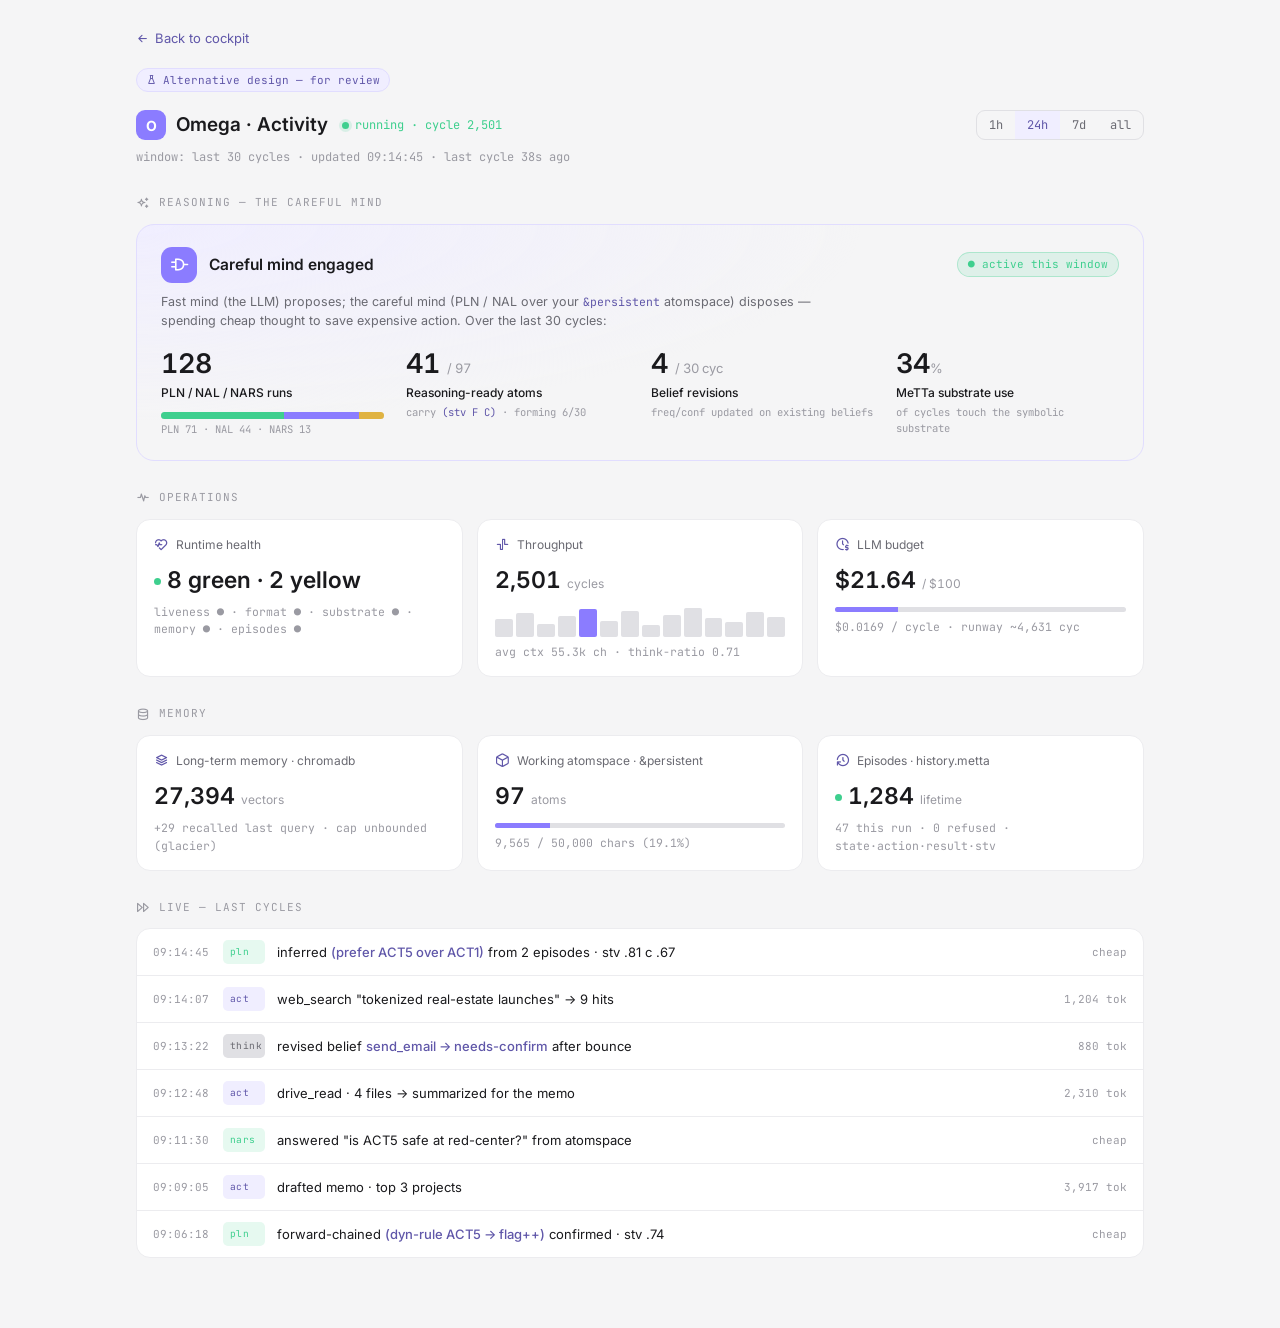
==== activity-v2.html @ 5bf6b93b "Add activity-v2.html — cleaner alternative Activity dashboard for review (not yet replacing the curr" ====
<!doctype html><html lang="en"><head>
<meta charset="utf-8"><meta name="viewport" content="width=device-width, initial-scale=1">
<title>ASI:Create — Activity (alt)</title>
<link rel="icon" href="favicon.png">
<link rel="preconnect" href="https://fonts.googleapis.com"><link rel="preconnect" href="https://fonts.gstatic.com" crossorigin>
<link href="https://fonts.googleapis.com/css2?family=Inter:wght@400;500;600&family=Inter+Tight:wght@500;600;700&family=JetBrains+Mono:wght@400;500&display=swap" rel="stylesheet">
<link rel="stylesheet" href="tabler.css"><link rel="stylesheet" href="base.css"><link rel="stylesheet" href="proto.css"><link rel="stylesheet" href="north-star.css">
<style>
  body{background:var(--bg);margin:0}
  .av2{max-width:1060px;margin:0 auto;padding:26px 26px 70px}
  .av2-altflag{display:inline-flex;align-items:center;gap:6px;font-size:11px;font-family:var(--mono);color:var(--accent-ink);background:var(--accent-soft);border:1px solid var(--accent-soft-bd);padding:3px 9px;border-radius:999px;margin-bottom:18px}
  /* top bar */
  .av2-top{display:flex;align-items:center;gap:14px;margin-bottom:8px;flex-wrap:wrap}
  .av2-agent{font-family:var(--font);font-weight:600;font-size:19px;color:var(--ink);display:flex;align-items:center;gap:10px}
  .av2-av{width:30px;height:30px;border-radius:9px;background:var(--accent);color:#fff;display:grid;place-items:center;font-weight:700;font-size:14px}
  .av2-run{font-size:12px;color:#3ECF8E;display:flex;align-items:center;gap:6px;font-family:var(--mono)}
  .av2-run .d{width:7px;height:7px;border-radius:50%;background:#3ECF8E;box-shadow:0 0 0 3px rgba(62,207,142,.16)}
  .av2-seg{margin-left:auto;display:inline-flex;border:1px solid var(--line2);border-radius:9px;overflow:hidden}
  .av2-seg button{border:0;background:transparent;color:var(--muted);font-size:12px;padding:6px 12px;cursor:pointer;font-family:var(--mono)}
  .av2-seg button.on{background:var(--accent-soft);color:var(--accent-ink)}
  .av2-metaline{font-size:12px;color:var(--faint);font-family:var(--mono);margin-bottom:24px}
  .av2-sec{font-size:11px;font-family:var(--mono);letter-spacing:.09em;text-transform:uppercase;color:var(--faint);margin:28px 0 13px;display:flex;align-items:center;gap:8px}
  .av2-sec .ti{font-size:14px}
  /* reasoning hero */
  .av2-hero{border:1px solid var(--accent-soft-bd);border-radius:18px;background:radial-gradient(120% 140% at 0% 0%,var(--accent-soft),transparent 60%);padding:22px 24px}
  .av2-hero-top{display:flex;align-items:center;gap:12px}
  .av2-hero-ic{width:36px;height:36px;border-radius:11px;background:var(--accent);color:#fff;display:grid;place-items:center;font-size:19px;flex:none}
  .av2-hero-t{font-weight:600;font-size:15.5px;color:var(--ink)}
  .av2-hero-eng{margin-left:auto;font-size:11px;font-family:var(--mono);color:#3ECF8E;background:rgba(62,207,142,.12);border:1px solid rgba(62,207,142,.3);padding:3px 10px;border-radius:999px}
  .av2-hero-s{font-size:12.5px;color:var(--muted);margin:9px 0 20px;line-height:1.55;max-width:680px}
  .av2-hero-s code{font-family:var(--mono);font-size:11.5px;color:var(--accent-ink)}
  .av2-rgrid{display:grid;grid-template-columns:repeat(4,1fr);gap:22px}
  .av2-stat .v{font-size:27px;font-weight:600;font-family:var(--font);color:var(--ink);font-variant-numeric:tabular-nums;line-height:1}
  .av2-stat .v small{font-size:13px;color:var(--faint);font-weight:400}
  .av2-stat .l{font-size:12px;color:var(--ink);margin-top:7px;font-weight:500}
  .av2-stat .k{font-size:10.5px;color:var(--faint);font-family:var(--mono);margin-top:3px}
  .av2-bar{display:flex;height:7px;border-radius:4px;overflow:hidden;margin-top:10px;background:var(--line2)}
  .av2-bar i{display:block;height:100%}
  /* tiles */
  .av2-grid{display:grid;grid-template-columns:repeat(3,1fr);gap:14px}
  .av2-tile{border:1px solid var(--line);border-radius:14px;background:var(--surface);padding:16px 17px}
  .av2-tile .h{font-size:12px;color:var(--muted);display:flex;align-items:center;gap:7px;font-family:var(--font)}
  .av2-tile .h .ti{color:var(--accent-ink);font-size:15px}
  .av2-tile .big{font-size:23px;font-weight:600;color:var(--ink);margin-top:9px;font-variant-numeric:tabular-nums}
  .av2-tile .big small{font-size:12px;color:var(--faint);font-weight:400}
  .av2-tile .sub{font-size:11.5px;color:var(--faint);margin-top:6px;font-family:var(--mono)}
  .av2-dot{width:7px;height:7px;border-radius:50%;display:inline-block;vertical-align:middle}
  .av2-dot.g{background:#3ECF8E}.av2-dot.y{background:#E0B341}.av2-dot.r{background:#FF6B6B}
  .av2-meter{height:5px;border-radius:3px;background:var(--line2);margin-top:10px;overflow:hidden}
  .av2-meter i{display:block;height:100%;background:var(--accent)}
  .av2-meter i.ok{background:#3ECF8E}
  .av2-spark{display:flex;align-items:flex-end;gap:3px;height:30px;margin-top:10px}
  .av2-spark span{flex:1;background:var(--line2);border-radius:2px;min-height:2px}
  .av2-spark span.hl{background:var(--accent)}
  /* live feed */
  .av2-feed{border:1px solid var(--line);border-radius:14px;background:var(--surface);overflow:hidden}
  .av2-frow{display:flex;align-items:center;gap:12px;padding:11px 16px;border-top:1px solid var(--line);font-size:13px;cursor:pointer;transition:background .12s}
  .av2-frow:first-child{border-top:0}
  .av2-frow:hover{background:var(--accent-soft)}
  .av2-frow .t{font-family:var(--mono);font-size:11px;color:var(--faint);width:58px;flex:none}
  .av2-frow .tag{font-family:var(--mono);font-size:9.5px;letter-spacing:.04em;padding:2px 7px;border-radius:5px;flex:none;width:42px;text-align:center}
  .av2-frow .tag.act{background:var(--accent-soft);color:var(--accent-ink)}
  .av2-frow .tag.think{background:var(--line2);color:var(--muted)}
  .av2-frow .tag.pln{background:rgba(62,207,142,.13);color:#3ECF8E}
  .av2-frow .txt{flex:1;color:var(--ink);min-width:0;overflow:hidden;text-overflow:ellipsis;white-space:nowrap}
  .av2-frow .txt b{color:var(--accent-ink);font-weight:500}
  .av2-frow .tok{font-family:var(--mono);font-size:11px;color:var(--faint);flex:none}
  .av2-back{display:inline-flex;align-items:center;gap:6px;font-size:13px;color:var(--accent-ink);text-decoration:none;margin-bottom:18px}
  @media(max-width:780px){.av2-rgrid{grid-template-columns:repeat(2,1fr);gap:18px}.av2-grid{grid-template-columns:1fr}.av2-seg{margin-left:0}}
</style>
</head><body>
<div class="av2">
  <a class="av2-back" href="workbench.html"><i class="ti ti-arrow-left"></i> Back to cockpit</a>
  <div><span class="av2-altflag"><i class="ti ti-flask"></i> Alternative design — for review</span></div>

  <div class="av2-top">
    <div class="av2-agent"><span class="av2-av">O</span> Omega · Activity</div>
    <span class="av2-run"><span class="d"></span> running · cycle 2,501</span>
    <div class="av2-seg"><button>1h</button><button class="on">24h</button><button>7d</button><button>all</button></div>
  </div>
  <div class="av2-metaline">window: last 30 cycles · updated 09:14:45 · last cycle 38s ago</div>

  <!-- REASONING HERO -->
  <div class="av2-sec"><i class="ti ti-sparkles"></i> Reasoning — the careful mind</div>
  <div class="av2-hero">
    <div class="av2-hero-top">
      <span class="av2-hero-ic"><i class="ti ti-logic-and"></i></span>
      <span class="av2-hero-t">Careful mind engaged</span>
      <span class="av2-hero-eng">● active this window</span>
    </div>
    <div class="av2-hero-s">Fast mind (the LLM) proposes; the careful mind (PLN / NAL over your <code>&amp;persistent</code> atomspace) disposes — spending cheap thought to save expensive action. Over the last 30 cycles:</div>
    <div class="av2-rgrid">
      <div class="av2-stat">
        <div class="v">128</div>
        <div class="l">PLN / NAL / NARS runs</div>
        <div class="av2-bar"><i style="width:55%;background:#3ECF8E"></i><i style="width:34%;background:var(--accent)"></i><i style="width:11%;background:#E0B341"></i></div>
        <div class="k">PLN 71 · NAL 44 · NARS 13</div>
      </div>
      <div class="av2-stat">
        <div class="v">41 <small>/ 97</small></div>
        <div class="l">Reasoning-ready atoms</div>
        <div class="k">carry <code style="font-family:var(--mono);color:var(--accent-ink)">(stv F C)</code> · forming 6/30</div>
      </div>
      <div class="av2-stat">
        <div class="v">4 <small>/ 30 cyc</small></div>
        <div class="l">Belief revisions</div>
        <div class="k">freq/conf updated on existing beliefs</div>
      </div>
      <div class="av2-stat">
        <div class="v">34<small>%</small></div>
        <div class="l">MeTTa substrate use</div>
        <div class="k">of cycles touch the symbolic substrate</div>
      </div>
    </div>
  </div>

  <!-- OPERATIONS -->
  <div class="av2-sec"><i class="ti ti-activity-heartbeat"></i> Operations</div>
  <div class="av2-grid">
    <div class="av2-tile">
      <div class="h"><i class="ti ti-heartbeat"></i> Runtime health</div>
      <div class="big"><span class="av2-dot g"></span> 8 green · 2 yellow</div>
      <div class="sub">liveness ● · format ● · substrate ● · memory ● · episodes ●</div>
    </div>
    <div class="av2-tile">
      <div class="h"><i class="ti ti-wave-square"></i> Throughput</div>
      <div class="big">2,501 <small>cycles</small></div>
      <div class="av2-spark"><span style="height:60%"></span><span style="height:80%"></span><span style="height:45%"></span><span style="height:70%"></span><span class="hl" style="height:95%"></span><span style="height:55%"></span><span style="height:88%"></span><span style="height:40%"></span><span style="height:72%"></span><span style="height:97%"></span><span style="height:62%"></span><span style="height:50%"></span><span style="height:84%"></span><span style="height:66%"></span></div>
      <div class="sub">avg ctx 55.3k ch · think-ratio 0.71</div>
    </div>
    <div class="av2-tile">
      <div class="h"><i class="ti ti-clock-dollar"></i> LLM budget</div>
      <div class="big">$21.64 <small>/ $100</small></div>
      <div class="av2-meter"><i style="width:21.6%"></i></div>
      <div class="sub">$0.0169 / cycle · runway ~4,631 cyc</div>
    </div>
  </div>

  <!-- MEMORY -->
  <div class="av2-sec"><i class="ti ti-database"></i> Memory</div>
  <div class="av2-grid">
    <div class="av2-tile">
      <div class="h"><i class="ti ti-stack-2"></i> Long-term memory · chromadb</div>
      <div class="big">27,394 <small>vectors</small></div>
      <div class="sub">+29 recalled last query · cap unbounded (glacier)</div>
    </div>
    <div class="av2-tile">
      <div class="h"><i class="ti ti-cube"></i> Working atomspace · &amp;persistent</div>
      <div class="big">97 <small>atoms</small></div>
      <div class="av2-meter"><i style="width:19.1%"></i></div>
      <div class="sub">9,565 / 50,000 chars (19.1%)</div>
    </div>
    <div class="av2-tile">
      <div class="h"><i class="ti ti-history"></i> Episodes · history.metta</div>
      <div class="big"><span class="av2-dot g"></span> 1,284 <small>lifetime</small></div>
      <div class="sub">47 this run · 0 refused · state·action·result·stv</div>
    </div>
  </div>

  <!-- LIVE -->
  <div class="av2-sec"><i class="ti ti-player-track-next"></i> Live — last cycles</div>
  <div class="av2-feed">
    <div class="av2-frow"><span class="t">09:14:45</span><span class="tag pln">pln</span><div class="txt">inferred <b>(prefer ACT5 over ACT1)</b> from 2 episodes · stv .81 c .67</div><span class="tok">cheap</span></div>
    <div class="av2-frow"><span class="t">09:14:07</span><span class="tag act">act</span><div class="txt">web_search "tokenized real-estate launches" → 9 hits</div><span class="tok">1,204 tok</span></div>
    <div class="av2-frow"><span class="t">09:13:22</span><span class="tag think">think</span><div class="txt">revised belief <b>send_email → needs-confirm</b> after bounce</div><span class="tok">880 tok</span></div>
    <div class="av2-frow"><span class="t">09:12:48</span><span class="tag act">act</span><div class="txt">drive_read · 4 files → summarized for the memo</div><span class="tok">2,310 tok</span></div>
    <div class="av2-frow"><span class="t">09:11:30</span><span class="tag pln">nars</span><div class="txt">answered "is ACT5 safe at red-center?" from atomspace</div><span class="tok">cheap</span></div>
    <div class="av2-frow"><span class="t">09:09:05</span><span class="tag act">act</span><div class="txt">drafted memo · top 3 projects</div><span class="tok">3,917 tok</span></div>
    <div class="av2-frow"><span class="t">09:06:18</span><span class="tag pln">pln</span><div class="txt">forward-chained <b>(dyn-rule ACT5 → flag++)</b> confirmed · stv .74</div><span class="tok">cheap</span></div>
  </div>
</div>
<script>
  (function(){
    document.querySelectorAll('.av2-seg button').forEach(function(b){ b.addEventListener('click',function(){ b.parentElement.querySelectorAll('button').forEach(function(x){x.classList.remove('on')}); b.classList.add('on'); }); });
  })();
</script>
</body></html>
---- base.css ----
*{box-sizing:border-box}
html,body{margin:0}
body{background:var(--bg);color:var(--ink);font-family:var(--font);-webkit-font-smoothing:antialiased;line-height:1.5}
.wrap{max-width:1240px;margin:0 auto;padding:0 32px}
a{color:inherit;text-decoration:none}
.btn{display:inline-flex;align-items:center;gap:8px;height:42px;padding:0 18px;border-radius:var(--btn-r,999px);font-weight:500;font-size:14.5px;border:1px solid transparent;cursor:pointer}
.btn-primary{background:var(--accent);color:var(--on-accent,#fff)}
.btn-primary:hover{background:var(--accent-press)}
.btn-ghost{background:transparent;color:var(--ink);border-color:var(--line2)}
.btn-ghost:hover{background:var(--warm)}
.eyebrow{font-family:var(--mono);font-size:12.5px;letter-spacing:.06em;text-transform:uppercase;color:var(--accent-ink)}

.nav{position:sticky;top:0;z-index:5;background:var(--nav-bg);backdrop-filter:blur(10px);border-bottom:1px solid var(--line)}
.nav-in{display:flex;align-items:center;gap:28px;height:68px}
.brand{display:flex;align-items:center;gap:10px;font-family:var(--display);font-weight:700;font-size:18px;letter-spacing:-.01em}
.mark{width:26px;height:26px;border-radius:var(--mark-r,8px);background:var(--mark-bg,var(--accent));display:grid;place-items:center;color:#fff;font-size:15px}
.nav a.link{color:var(--muted);font-size:14.5px}
.nav a.link:hover{color:var(--ink)}
.nav .spacer{flex:1}

.hero{padding:84px 0 56px}
.hero h1{font-family:var(--display);font-weight:700;font-size:62px;line-height:1.02;letter-spacing:-.03em;margin:20px 0 0;max-width:15ch}
.hero h1 .grad{color:var(--accent)}
.hero p.sub{font-size:19px;color:var(--muted);max-width:52ch;margin:22px 0 0;line-height:1.55}
.cta{display:flex;gap:12px;margin-top:30px;align-items:center}
.trust{display:flex;gap:18px;margin-top:26px;color:var(--faint);font-size:13.5px;flex-wrap:wrap}
.trust span{display:inline-flex;align-items:center;gap:7px}
.hero-grid{display:grid;grid-template-columns:1.05fr .95fr;gap:48px;align-items:center}

.glass{background:var(--surface);border:1px solid var(--line);border-radius:var(--r-lg);box-shadow:var(--shadow-lg);overflow:hidden}
.gc-top{display:flex;align-items:center;gap:8px;padding:14px 16px;border-bottom:1px solid var(--line)}
.dot{width:10px;height:10px;border-radius:50%}
.gc-body{padding:20px}
.msg{display:flex;gap:12px;margin-bottom:16px}
.av{width:30px;height:30px;border-radius:var(--av-r,9px);flex:none;display:grid;place-items:center;font-size:14px;color:#fff;font-weight:600}
.av.claw{background:var(--accent)}
.av.me{background:var(--me-bg,var(--ink))}
.bub{font-size:14.5px;line-height:1.55}
.bub .who{font-weight:600;font-size:13px;margin-bottom:2px}
.bub.muted{color:var(--muted)}
.toolchip{display:inline-flex;align-items:center;gap:7px;font-size:12.5px;font-family:var(--mono);color:var(--ok);background:var(--ok-soft);border-radius:8px;padding:5px 9px;margin-top:4px}
.composer{display:flex;align-items:center;gap:10px;border:1px solid var(--line2);border-radius:14px;padding:10px 12px;margin-top:6px;color:var(--faint);font-size:14px}
.composer .send{margin-left:auto;width:32px;height:32px;border-radius:9px;background:var(--accent);color:var(--on-accent,#fff);display:grid;place-items:center}

.section{padding:64px 0}
.section h2{font-family:var(--display);font-weight:700;font-size:34px;letter-spacing:-.02em;margin:8px 0 0}
.cards{display:grid;grid-template-columns:repeat(4,1fr);gap:18px;margin-top:34px}
.card{background:var(--surface);border:1px solid var(--line);border-radius:var(--r);padding:22px;box-shadow:var(--shadow)}
.card .ic{width:40px;height:40px;border-radius:11px;background:var(--accent-soft);color:var(--accent-ink);display:grid;place-items:center;font-size:20px}
.card h3{font-size:16.5px;font-weight:600;margin:16px 0 6px;font-family:var(--display)}
.card p{font-size:13.5px;color:var(--muted);margin:0;line-height:1.55}

.appwrap{padding:30px 0 10px}
.applabel{display:flex;align-items:center;gap:10px;margin-bottom:14px;color:var(--muted);font-size:13px;font-family:var(--mono)}
.app{height:720px;display:grid;grid-template-columns:248px 1fr 328px;background:var(--surface);border:1px solid var(--line);border-radius:var(--r-lg);box-shadow:var(--shadow-lg);overflow:hidden}
.rail{background:var(--warm);border-right:1px solid var(--line);display:flex;flex-direction:column;padding:16px 12px}
.rail .brand{padding:6px 8px 14px}
.newagent{display:flex;align-items:center;gap:9px;height:40px;border-radius:11px;background:var(--accent);color:var(--on-accent,#fff);font-weight:500;font-size:14px;padding:0 14px;cursor:pointer}
.rail .sec{font-size:11px;font-family:var(--mono);letter-spacing:.08em;text-transform:uppercase;color:var(--faint);padding:18px 10px 8px}
.agent{display:flex;align-items:center;gap:10px;padding:9px 10px;border-radius:10px;font-size:14px;color:var(--ink);cursor:pointer}
.agent:hover{background:var(--surface)}
.agent.active{background:var(--surface);box-shadow:var(--shadow);font-weight:500}
.agent .ad{width:24px;height:24px;border-radius:7px;flex:none;display:grid;place-items:center;color:#fff;font-size:12px;font-weight:600}
.agent small{color:var(--faint);font-size:11.5px;margin-left:auto;font-family:var(--mono)}
.rail .foot{margin-top:auto;border-top:1px solid var(--line);padding-top:12px;display:flex;align-items:center;gap:10px;font-size:13px;color:var(--muted)}
.rail .foot .ad{width:28px;height:28px;border-radius:8px;background:var(--me-bg,var(--ink));color:#fff;display:grid;place-items:center;font-size:12px}

.chat{display:flex;flex-direction:column;min-width:0}
.chead{display:flex;align-items:center;gap:12px;padding:14px 20px;border-bottom:1px solid var(--line)}
.chead .name,.name{font-family:var(--display);font-weight:600;font-size:16px;display:flex;align-items:center;gap:6px}
.model{display:inline-flex;align-items:center;gap:7px;height:30px;padding:0 11px;border-radius:9px;border:1px solid var(--line2);font-size:12.5px;color:var(--muted);font-family:var(--mono)}
.chead .right,.right{margin-left:auto;display:flex;gap:8px;align-items:center}
.icbtn{width:34px;height:34px;border-radius:10px;border:1px solid var(--line2);display:grid;place-items:center;color:var(--muted);cursor:pointer;background:var(--surface)}
.icbtn:hover{background:var(--warm);color:var(--ink)}
.share{display:inline-flex;align-items:center;gap:7px;height:34px;padding:0 13px;border-radius:10px;border:1px solid var(--line2);font-size:13.5px;color:var(--ink);cursor:pointer}
.thread{flex:1;overflow:hidden;padding:26px 28px;display:flex;flex-direction:column;gap:22px}
.row{display:flex;gap:13px;max-width:760px}
.row .bub{font-size:15px;line-height:1.6}
.row .who{font-weight:600;font-size:13px;margin-bottom:3px}
.row.me{align-self:flex-end;flex-direction:row-reverse}
.row.me .bub{background:var(--warm);border:1px solid var(--line);border-radius:14px;padding:11px 14px}
.callout{background:var(--accent-soft);border:1px solid var(--accent-soft-bd,var(--line2));color:var(--accent-ink);border-radius:12px;padding:12px 14px;font-size:13.5px;max-width:560px}
.composer2{margin:0 24px 22px;border:1px solid var(--line2);border-radius:16px;padding:12px 14px;display:flex;align-items:center;gap:12px;box-shadow:var(--shadow)}
.composer2 .ph{color:var(--faint);font-size:15px;flex:1}
.composer2 .send{width:36px;height:36px;border-radius:10px;background:var(--accent);color:var(--on-accent,#fff);display:grid;place-items:center}
.composer2 .tl{color:var(--faint);font-size:18px}

.drawer{border-left:1px solid var(--line);display:flex;flex-direction:column;background:var(--surface)}
.dtabs{display:flex;gap:4px;padding:14px 16px 0}
.dtab{font-size:13px;padding:8px 12px;border-radius:9px;color:var(--muted);cursor:pointer}
.dtab.active{background:var(--accent-soft);color:var(--accent-ink);font-weight:500}
.dsec{padding:16px;overflow:hidden}
.dtitle{font-size:11px;font-family:var(--mono);letter-spacing:.08em;text-transform:uppercase;color:var(--faint);margin:6px 2px 10px}
.conn{display:flex;align-items:center;gap:11px;padding:11px 10px;border-radius:11px}
.conn:hover{background:var(--warm)}
.conn .ci{width:30px;height:30px;border-radius:8px;display:grid;place-items:center;font-size:16px;color:#fff;flex:none}
.conn .cn{font-size:14px}
.conn .cd{font-size:11.5px;color:var(--faint)}
.toggle{margin-left:auto;width:40px;height:24px;border-radius:999px;background:var(--line2);position:relative;flex:none}
.toggle.on{background:var(--accent)}
.toggle b{position:absolute;top:3px;left:3px;width:18px;height:18px;border-radius:50%;background:#fff;transition:.2s}
.toggle.on b{left:19px}
.browse{margin-top:8px;display:flex;align-items:center;justify-content:space-between;font-size:13px;color:var(--accent-ink);background:var(--accent-soft);border-radius:11px;padding:12px 14px;cursor:pointer}

.legend{margin:34px 0 60px;background:#15151B;color:#fff;border-radius:var(--r-lg);padding:26px 30px;display:grid;grid-template-columns:1.2fr 1fr 1fr;gap:30px}
.legend h4{margin:0;font-family:var(--display);font-size:20px;font-weight:700}
.legend .lp{color:#B9B9C4;font-size:13.5px;margin:8px 0 0;line-height:1.55}
.legend .lk{font-family:var(--mono);font-size:11px;letter-spacing:.08em;text-transform:uppercase;color:#7C7C8C;margin:0 0 10px}
.sw{display:flex;gap:8px;flex-wrap:wrap}
.sw i{width:34px;height:34px;border-radius:9px;display:block;border:1px solid rgba(255,255,255,.12)}
.tlist div{font-size:13.5px;color:#D9D9E0;margin-bottom:7px}
.tlist b{color:#fff;font-weight:500}
.tlist .mono{font-family:var(--mono)}
---- proto.css ----
/* ===== ASI:Create prototype — dark-first, swappable accent ===== */
:root{ /* shared + neutral LIGHT base + default accent (violet) */
  --r:14px;--r-lg:20px;
  --shadow:0 1px 2px rgba(18,18,22,.04),0 8px 24px -12px rgba(18,18,22,.10);
  --shadow-lg:0 2px 4px rgba(18,18,22,.05),0 24px 60px -24px rgba(18,18,22,.22);
  --font:"Inter",system-ui,sans-serif;--display:"Inter Tight","Inter",sans-serif;--mono:"JetBrains Mono",monospace;
  --bg:#F5F5F6;--surface:#FFFFFF;--ink:#1A1A1D;--muted:#6A6A72;--faint:#9A9AA2;--line:#ECECEF;--line2:#E0E0E4;--warm:#F0F0F2;
  --accent:#8B7CFF;--accent-press:#7A68FF;
  --accent-soft:color-mix(in srgb, var(--accent) 13%, var(--surface));
  --accent-soft-bd:color-mix(in srgb, var(--accent) 26%, var(--surface));
  --accent-ink:color-mix(in srgb, var(--accent) 62%, var(--ink));
  --ok:#1DA86A;--ok-soft:color-mix(in srgb, var(--ok) 14%, var(--surface));--star:#C79A3D;
  --band:#16151C;--band-ink:#fff;--nav-bg:rgba(245,245,246,.82);color-scheme:light;
}
html[data-theme="dark"]{ /* neutral DARK base (the original Onyx) */
  --shadow:0 1px 2px rgba(0,0,0,.4);--shadow-lg:0 24px 60px -24px rgba(0,0,0,.7);
  --bg:#0A0A0C;--surface:#131318;--ink:#ECECEF;--muted:#9A9AA7;--faint:#6E6E7C;--line:#23232C;--line2:#2E2E38;--warm:#1A1A21;
  --me-bg:#2E2E38;--ok:#4ADE9E;--star:#D9B45E;--band:#1B1A22;--nav-bg:rgba(10,10,12,.82);color-scheme:dark;
}
/* accent swatches (apply in both modes; soft/ink derive from accent+surface/ink) */
html[data-skin="violet"]{--accent:#8B7CFF;--accent-press:#7A68FF}
html[data-skin="teal"]{--accent:#2BB0A0;--accent-press:#1F9488}
html[data-skin="emerald"]{--accent:#35A875;--accent-press:#2C9163}
html[data-skin="amber"]{--accent:#C9923F;--accent-press:#B07E32}
html[data-skin="rose"]{--accent:#D65C82;--accent-press:#C24A70}
html[data-skin="copper"]{--accent:#C06B40;--accent-press:#A85A34}

html{scroll-behavior:smooth}
body{transition:background .25s,color .25s}
.muted{color:var(--muted)}.center{text-align:center}
.btn-lg{height:50px;padding:0 24px;font-size:15.5px}
.pill{display:inline-flex;align-items:center;gap:7px;height:30px;padding:0 13px;border-radius:999px;border:1px solid var(--line2);font-size:12.5px;color:var(--muted);background:var(--surface)}
.pill.soft{background:var(--accent-soft);color:var(--accent-ink);border-color:var(--accent-soft-bd)}

/* nav extras */
.themebtn,.navic{width:38px;height:38px;border-radius:10px;border:1px solid var(--line2);display:grid;place-items:center;color:var(--muted);cursor:pointer;background:transparent}
.themebtn:hover,.navic:hover{background:var(--warm);color:var(--ink)}
.navskins{display:flex;align-items:center;gap:7px;margin-right:6px}
.sw-skin{width:18px;height:18px;border-radius:50%;border:2px solid var(--surface);box-shadow:0 0 0 1px var(--line2);cursor:pointer;padding:0}
.sw-skin.on{box-shadow:0 0 0 2px var(--ink)}
.sw-violet{background:#8B7CFF}.sw-teal{background:#2BB0A0}.sw-emerald{background:#35A875}.sw-amber{background:#C9923F}.sw-rose{background:#D65C82}.sw-copper{background:#C06B40}

/* section header */
.shead{max-width:640px}.shead.center{margin:0 auto}
.shead h2{font-family:var(--display);font-weight:700;font-size:38px;letter-spacing:-.025em;margin:10px 0 0;line-height:1.08}
.shead p{font-size:17px;color:var(--muted);margin:14px 0 0;line-height:1.55}

/* trust logos */
.logos{display:flex;align-items:center;gap:34px;flex-wrap:wrap;opacity:.7;margin-top:30px}
.logos span{font-family:var(--display);font-weight:600;font-size:17px;color:var(--muted);display:inline-flex;align-items:center;gap:8px}

/* how it works */
.steps{display:grid;grid-template-columns:repeat(3,1fr);gap:18px;margin-top:38px}
.step{background:var(--surface);border:1px solid var(--line);border-radius:var(--r-lg);padding:26px;box-shadow:var(--shadow)}
.step .n{width:34px;height:34px;border-radius:10px;background:var(--accent-soft);color:var(--accent-ink);display:grid;place-items:center;font-family:var(--mono);font-weight:500;font-size:14px}
.step h3{font-family:var(--display);font-weight:600;font-size:18px;margin:16px 0 6px}
.step p{font-size:14px;color:var(--muted);margin:0;line-height:1.55}

/* skills market */
.market{display:grid;grid-template-columns:repeat(3,1fr);gap:18px;margin-top:38px}
.skill{background:var(--surface);border:1px solid var(--line);border-radius:var(--r-lg);padding:20px;box-shadow:var(--shadow);display:flex;flex-direction:column;gap:12px}
.skill .top{display:flex;align-items:center;gap:11px}
.skill .si{width:40px;height:40px;border-radius:11px;display:grid;place-items:center;font-size:19px;flex:none}
.skill .nm{font-family:var(--display);font-weight:600;font-size:15.5px}
.skill .by{font-size:12px;color:var(--faint)}
.skill .desc{font-size:13.5px;color:var(--muted);line-height:1.5;flex:1}
.skill .meta{display:flex;align-items:center;gap:12px;font-size:12.5px;color:var(--muted)}
.stars{color:var(--star)}
.tag{display:inline-flex;align-items:center;gap:6px;height:24px;padding:0 9px;border-radius:7px;font-size:11.5px;background:var(--accent-soft);color:var(--accent-ink);font-family:var(--mono)}
.skill .row2{display:flex;align-items:center;justify-content:space-between;border-top:1px solid var(--line);padding-top:12px}
.skill .price{font-weight:600;font-size:14px}
.installbtn{display:inline-flex;align-items:center;gap:6px;height:32px;padding:0 13px;border-radius:9px;background:var(--accent);color:#fff;font-size:13px;border:0;cursor:pointer}

/* feature band */
.band{background:var(--band);color:var(--band-ink);border:1px solid var(--line);border-radius:28px;padding:54px 56px;margin-top:24px;position:relative;overflow:hidden}
.band.grid:before{content:"";position:absolute;inset:0;background-image:radial-gradient(rgba(255,255,255,.06) 1px,transparent 1px);background-size:24px 24px;pointer-events:none}
.band .inner{position:relative;max-width:620px}
.band .eyebrow{color:#B9B3E6}
.band h2{font-family:var(--display);font-weight:700;font-size:36px;letter-spacing:-.02em;margin:12px 0 0;line-height:1.1}
.band p{color:#C9C7CF;font-size:16.5px;line-height:1.6;margin:16px 0 0}
.band .chips{display:flex;gap:10px;flex-wrap:wrap;margin-top:22px}
.band .chip{display:inline-flex;align-items:center;gap:7px;height:34px;padding:0 14px;border-radius:999px;background:rgba(255,255,255,.08);color:#EDEBF2;font-size:13px}
.bandgrid{display:grid;grid-template-columns:1fr 1fr;gap:18px;align-items:center}
.roadmap{display:flex;flex-direction:column;gap:12px}
.rm{display:flex;gap:14px;align-items:flex-start;background:rgba(255,255,255,.05);border:1px solid rgba(255,255,255,.08);border-radius:14px;padding:14px 16px}
.rm .d{width:26px;height:26px;border-radius:8px;background:rgba(255,255,255,.12);color:#fff;display:grid;place-items:center;font-size:14px;flex:none}
.rm.done .d{background:rgba(95,179,137,.25);color:#9FE0C0}
.rm b{font-size:14.5px;color:#fff;font-weight:500}.rm span{font-size:12.5px;color:#A9A7B0}

/* pricing */
.tiers{display:grid;grid-template-columns:repeat(3,1fr);gap:18px;margin-top:38px}
.tier{background:var(--surface);border:1px solid var(--line);border-radius:var(--r-lg);padding:26px;box-shadow:var(--shadow)}
.tier.feat{border:2px solid var(--accent);position:relative}
.tier .badge{position:absolute;top:-12px;left:26px;background:var(--accent);color:#fff;font-size:11.5px;padding:4px 11px;border-radius:999px;font-family:var(--mono)}
.tier h3{font-family:var(--display);font-size:18px;margin:0}
.tier .amt{font-family:var(--display);font-weight:700;font-size:40px;letter-spacing:-.02em;margin:10px 0 0}
.tier .amt small{font-size:14px;color:var(--faint);font-weight:400}
.tier ul{list-style:none;padding:0;margin:18px 0 0}
.tier li{font-size:14px;color:var(--muted);display:flex;gap:9px;align-items:flex-start;margin-bottom:10px}
.tier li i{color:var(--ok);font-size:17px;margin-top:1px}

/* final cta */
.finalcta{background:var(--accent-soft);border:1px solid var(--accent-soft-bd);border-radius:28px;padding:56px;text-align:center;margin-top:24px}
.finalcta h2{font-family:var(--display);font-weight:700;font-size:40px;letter-spacing:-.025em;margin:0;color:var(--accent-ink)}
.finalcta p{font-size:17px;color:var(--accent-ink);opacity:.85;margin:14px auto 26px;max-width:46ch}

/* footer */
.footer{border-top:1px solid var(--line);margin-top:80px;padding:54px 0 40px}
.fcols{display:grid;grid-template-columns:1.6fr 1fr 1fr 1fr;gap:30px}
.footer h5{font-size:12px;font-family:var(--mono);letter-spacing:.08em;text-transform:uppercase;color:var(--faint);margin:0 0 14px}
.footer a{display:block;color:var(--muted);font-size:14px;margin-bottom:10px}
.footer a:hover{color:var(--ink)}
.fbottom{display:flex;align-items:center;justify-content:space-between;margin-top:40px;padding-top:22px;border-top:1px solid var(--line);color:var(--faint);font-size:13px}

/* onboarding */
.obtop{display:flex;align-items:center;justify-content:space-between;height:72px;max-width:1240px;margin:0 auto;padding:0 32px}
.obtop .ctrls{display:flex;align-items:center;gap:10px}
.ob-wrap{max-width:600px;margin:0 auto;padding:36px 24px 80px}
.stepper{display:flex;align-items:center;gap:8px;justify-content:center;margin:6px 0 34px}
.stepper .s{display:flex;align-items:center;gap:8px}
.stepper .b{width:28px;height:28px;border-radius:50%;border:1px solid var(--line2);display:grid;place-items:center;font-size:13px;color:var(--faint);font-family:var(--mono)}
.stepper .b.on{background:var(--accent);color:#fff;border-color:var(--accent)}
.stepper .b.done{background:var(--ok);color:#fff;border-color:var(--ok)}
.stepper .ln{width:40px;height:1px;background:var(--line2)}
.ob-card{background:var(--surface);border:1px solid var(--line);border-radius:24px;padding:36px;box-shadow:var(--shadow-lg)}
.ob-card h1{font-family:var(--display);font-weight:700;font-size:30px;letter-spacing:-.02em;margin:0}
.ob-card .sub{color:var(--muted);font-size:15.5px;margin:10px 0 26px;line-height:1.55}
.lbl{display:block;font-size:13px;color:var(--muted);margin:0 0 8px;font-weight:500}
.field{width:100%;height:50px;border:1px solid var(--line2);border-radius:12px;padding:0 16px;font-size:15.5px;font-family:var(--font);background:var(--surface);color:var(--ink);outline:none}
.field:focus{border-color:var(--accent);box-shadow:0 0 0 3px var(--accent-soft)}
textarea.field{height:auto;min-height:104px;padding:14px 16px;line-height:1.5;resize:vertical}
.hint{font-size:12.5px;color:var(--faint);margin:7px 2px 0}
.fgroup{margin-bottom:20px}
.choices{display:grid;gap:12px}
.choice{display:flex;align-items:center;gap:14px;border:1px solid var(--line2);border-radius:14px;padding:15px 16px;cursor:pointer;background:var(--surface)}
.choice:hover{border-color:var(--accent-soft-bd);background:var(--warm)}
.choice.sel{border-color:var(--accent);box-shadow:0 0 0 3px var(--accent-soft)}
.choice .ci{width:38px;height:38px;border-radius:10px;display:grid;place-items:center;font-size:19px;flex:none}
.choice .ct{font-weight:600;font-size:15px;font-family:var(--display)}
.choice .cs{font-size:12.5px;color:var(--muted)}
.choice .rad{margin-left:auto;width:20px;height:20px;border-radius:50%;border:2px solid var(--line2)}
.choice.sel .rad{border-color:var(--accent);background:var(--accent);box-shadow:inset 0 0 0 3px var(--surface)}
.modelgrid{display:grid;grid-template-columns:1fr 1fr;gap:10px}
.mchip{display:flex;align-items:center;gap:9px;border:1px solid var(--line2);border-radius:12px;padding:11px 13px;cursor:pointer;font-size:13.5px}
.mchip.sel{border-color:var(--accent);background:var(--accent-soft);color:var(--accent-ink)}
.mchip .md{width:8px;height:8px;border-radius:50%;background:var(--ok)}
.ob-actions{display:flex;gap:12px;margin-top:30px}.ob-actions .grow{flex:1}
.deploy{display:flex;flex-direction:column;align-items:center;text-align:center;padding:30px 0}
.spinner{width:54px;height:54px;border-radius:50%;border:3px solid var(--accent-soft);border-top-color:var(--accent);animation:spin 1s linear infinite}
@keyframes spin{to{transform:rotate(360deg)}}
.deploylog{font-family:var(--mono);font-size:12.5px;color:var(--muted);margin-top:22px;text-align:left;width:100%;max-width:360px}
.deploylog div{padding:5px 0;display:flex;gap:9px;align-items:center}.deploylog i{color:var(--ok)}

/* app */
.appfull{height:100vh;display:grid;grid-template-columns:248px 1fr 328px;background:var(--surface);overflow:hidden}
.appfull .thread{overflow-y:auto}
.chead{flex-wrap:nowrap}.chead .name{flex:none}
.dropdown{position:absolute;top:46px;left:0;background:var(--surface);border:1px solid var(--line);border-radius:12px;box-shadow:var(--shadow-lg);padding:6px;min-width:230px;z-index:30}
.dditem{display:flex;align-items:center;gap:10px;padding:9px 11px;border-radius:9px;font-size:13.5px;cursor:pointer}
.dditem:hover{background:var(--warm)}.dditem .md{width:8px;height:8px;border-radius:50%;background:var(--ok)}.dditem .ck{margin-left:auto;color:var(--accent)}
.modal-ov{position:fixed;inset:0;background:rgba(6,6,9,.55);display:none;align-items:center;justify-content:center;z-index:60;padding:20px}
.modal-ov.open{display:flex}
.modal{background:var(--surface);border:1px solid var(--line);border-radius:20px;box-shadow:var(--shadow-lg);width:480px;max-width:100%;padding:26px}
.modal h3{font-family:var(--display);font-size:20px;margin:0}.modal .x{position:absolute;top:18px;right:18px}
.share-row{display:flex;gap:10px;margin:18px 0}.share-row .field{flex:1}
.perm{display:flex;align-items:center;gap:12px;padding:12px 0;border-top:1px solid var(--line)}
.seg{display:inline-flex;border:1px solid var(--line2);border-radius:9px;overflow:hidden;margin-left:auto}
.seg button{border:0;background:transparent;color:var(--muted);font-size:13px;padding:7px 12px;cursor:pointer}
.seg button.on{background:var(--accent);color:#fff}
.skillcard-sm{display:flex;flex-direction:column;gap:8px;border:1px solid var(--line);border-radius:12px;padding:13px;margin-bottom:10px}
.skillcard-sm .top{display:flex;align-items:center;gap:9px}
.skillcard-sm .si{width:28px;height:28px;border-radius:8px;display:grid;place-items:center;font-size:14px}
.skillcard-sm .nm{font-size:13.5px;font-weight:500}.skillcard-sm .by{font-size:11px;color:var(--faint)}
.skillcard-sm .ad{margin-left:auto;font-size:12px;color:var(--accent-ink);background:var(--accent-soft);border:0;border-radius:7px;padding:5px 9px;cursor:pointer}
.empty{color:var(--faint);font-size:13px;text-align:center;padding:30px 10px}

/* rail appearance controls */
.railctrls{display:flex;align-items:center;gap:10px;padding:12px 8px;margin-top:auto;border-top:1px solid var(--line)}
.railctrls .navskins{margin-right:0}
.railctrls .navic{width:30px;height:30px;border-radius:8px;margin-left:auto}
.rail .foot{margin-top:0;border-top:0;padding-top:10px}

/* deploy-subagent (Tools) */
.subagent{display:flex;align-items:center;gap:11px;padding:11px 10px;border-radius:11px;border:1px dashed var(--line2);margin-top:8px;cursor:pointer}
.subagent:hover{border-color:var(--accent);background:var(--warm)}
.subagent .si{width:30px;height:30px;border-radius:8px;display:grid;place-items:center;background:var(--accent-soft);color:var(--accent-ink);font-size:16px;flex:none}
.subagent .cn{font-size:14px}.subagent .cd{font-size:11.5px;color:var(--faint)}
.subagent .plus{margin-left:auto;width:26px;height:26px;border-radius:7px;background:var(--accent);color:#fff;display:grid;place-items:center;font-size:15px;flex:none}

/* ===== monochrome connectors + LOW-KEY circular avatars ===== */
.conn .ci,.choice .ci{background:var(--warm)!important;border:1px solid var(--line);color:var(--ink)!important}
.skill .si,.skillcard-sm .si{background:var(--accent-soft)!important;color:var(--accent-ink)!important}
.gc-top .dot{background:var(--line2)!important}
.toolchip{color:var(--accent-ink);background:var(--accent-soft)}
.logomark{width:18px;height:18px;object-fit:contain;display:block}

/* ===== artifacts in chat ===== */
.artifact{display:flex;align-items:center;gap:12px;border:1px solid var(--line2);border-radius:14px;padding:13px 15px;margin-top:12px;cursor:pointer;background:var(--surface);max-width:480px}
.artifact:hover{border-color:var(--accent);background:var(--warm)}
.artifact .ai{width:38px;height:38px;border-radius:10px;background:var(--accent-soft);color:var(--accent-ink);display:grid;place-items:center;font-size:19px;flex:none}
.artifact .at{font-family:var(--mono);font-size:13.5px;font-weight:500}
.artifact .as{font-size:11.5px;color:var(--faint)}
.artifact .open{margin-left:auto;font-size:12.5px;color:var(--accent-ink);display:flex;align-items:center;gap:5px;white-space:nowrap}

/* ===== inline flow editor (slide-over) ===== */
.scrim{position:fixed;inset:0;background:rgba(6,6,9,.5);z-index:65;opacity:0;visibility:hidden;transition:.25s}
.scrim.open{opacity:1;visibility:visible}
.flowpanel{position:fixed;top:0;right:0;height:100vh;width:min(800px,76vw);background:var(--surface);border-left:1px solid var(--line);z-index:70;display:flex;flex-direction:column;transform:translateX(101%);transition:transform .3s ease}
.flowpanel.open{transform:translateX(0)}
.fp-head{display:flex;align-items:center;gap:10px;padding:13px 16px;border-bottom:1px solid var(--line)}
.fp-title{font-family:var(--mono);font-size:13.5px;font-weight:500;display:flex;align-items:center;gap:8px}
.fp-seg{display:inline-flex;border:1px solid var(--line2);border-radius:9px;overflow:hidden;margin-left:8px}
.fp-seg button{border:0;background:transparent;color:var(--muted);font-size:12.5px;padding:6px 12px;cursor:pointer}
.fp-seg button.on{background:var(--accent);color:#fff}
.fp-actions{margin-left:auto;display:flex;gap:8px;align-items:center}
.fp-btn{height:32px;padding:0 13px;border-radius:9px;border:1px solid var(--line2);background:transparent;color:var(--ink);font-size:13px;cursor:pointer;display:inline-flex;align-items:center;gap:6px}
.fp-btn.primary{background:var(--accent);color:#fff;border-color:transparent}
.fp-body{flex:1;display:flex;flex-direction:column;min-height:0}
.fp-visual{flex:1;display:flex;flex-direction:column;min-height:0}
.flow-canvas{flex:1;overflow:auto;background:var(--bg);background-image:radial-gradient(var(--line2) 1px,transparent 1px);background-size:20px 20px;padding:34px 24px;display:flex;align-items:center}
.fnode{width:170px;flex:none;background:var(--surface);border:1px solid var(--line2);border-radius:12px;box-shadow:var(--shadow);cursor:pointer;overflow:hidden}
.fnode.sel{border-color:var(--accent);box-shadow:0 0 0 3px var(--accent-soft)}
.fnode h6{margin:0;font-size:12.5px;font-weight:600;padding:10px 12px;display:flex;align-items:center;gap:7px;border-bottom:1px solid var(--line)}
.fnode h6 i{color:var(--accent-ink)}
.fnode .nb{padding:9px 12px;font-size:11px;color:var(--muted);font-family:var(--mono);line-height:1.45}
.farrow{flex:none;width:30px;display:grid;place-items:center;color:var(--faint)}
.inspector{border-top:1px solid var(--line);padding:16px 18px;background:var(--surface);max-height:42%;overflow:auto}
.inspector .ih{font-size:11px;font-family:var(--mono);color:var(--faint);text-transform:uppercase;letter-spacing:.06em;margin-bottom:9px;display:flex;align-items:center;gap:7px}
.inspector .ttl{font-family:var(--display);font-weight:600;font-size:15px;margin-bottom:12px}
.code{flex:1;margin:0;overflow:auto;background:var(--bg);color:var(--ink);font-family:var(--mono);font-size:12.5px;line-height:1.75;padding:20px 22px;white-space:pre;outline:none}
.code .c{color:var(--faint)}.code .k{color:var(--accent-ink)}.code .s{color:var(--ok)}

/* ===== knowledge graphs ===== */
.kg{border:1px solid var(--line);border-radius:14px;padding:15px;margin-bottom:12px;background:var(--surface)}
.kg.feat{border-color:var(--accent-soft-bd)}
.kg .ktop{display:flex;align-items:center;gap:11px}
.kg .ki{width:38px;height:38px;border-radius:10px;background:var(--accent-soft);color:var(--accent-ink);display:grid;place-items:center;font-size:19px;flex:none}
.kg .knm{font-weight:600;font-size:14px;font-family:var(--display)}
.kg .kby{font-size:11px;color:var(--faint)}
.kg .kdesc{font-size:12.5px;color:var(--muted);margin:11px 0;line-height:1.5}
.kg .kstat{display:flex;gap:7px;flex-wrap:wrap;margin-bottom:12px}
.kg .kstat span{font-size:10.5px;font-family:var(--mono);color:var(--muted);background:var(--warm);border:1px solid var(--line);border-radius:6px;padding:3px 7px}
.kg .krow{display:flex;align-items:center;justify-content:space-between;border-top:1px solid var(--line);padding-top:12px}
.kg .kprice{font-weight:700;font-family:var(--display);font-size:17px}.kg .kprice small{font-size:11px;color:var(--faint);font-weight:400}
.subbtn{height:32px;padding:0 14px;border-radius:9px;background:var(--accent);color:#fff;border:0;font-size:13px;cursor:pointer;display:inline-flex;align-items:center;gap:6px}
.kg.active{border-color:var(--ok)}
.kactive{display:inline-flex;align-items:center;gap:5px;font-size:12px;color:var(--ok);background:var(--ok-soft);border-radius:8px;padding:6px 11px}

/* KG result subgraph */
.kgresult{border:1px solid var(--line2);border-radius:12px;padding:14px;margin-top:10px;max-width:520px;background:var(--surface)}
.kgresult .gh{font-size:11.5px;color:var(--faint);font-family:var(--mono);margin-bottom:6px;display:flex;align-items:center;gap:7px}
.gene{display:flex;align-items:center;gap:10px;padding:8px 0;font-size:13px;border-top:1px solid var(--line)}
.gene .gn{font-family:var(--mono);font-weight:500;width:64px}
.gene .gs{margin-left:auto;font-size:11.5px;color:var(--muted);font-family:var(--mono)}
.gene .bar{width:64px;height:5px;border-radius:3px;background:var(--warm);overflow:hidden;flex:none}
.gene .bar i{display:block;height:100%;background:var(--accent)}

.toast{position:fixed;bottom:24px;left:50%;transform:translateX(-50%) translateY(10px);background:var(--ink);color:var(--surface);padding:11px 18px;border-radius:12px;font-size:13.5px;z-index:90;opacity:0;visibility:hidden;transition:.25s;display:flex;gap:9px;align-items:center;box-shadow:var(--shadow-lg)}
.toast.show{opacity:1;visibility:visible;transform:translateX(-50%) translateY(0)}
.toast i{color:var(--ok)}
.av{width:26px!important;height:26px!important;border-radius:50%!important;font-size:11.5px;font-weight:500;background:var(--warm)!important;color:var(--muted)!important;border:1px solid var(--line)}
.av.claw{background:var(--accent-soft)!important;color:var(--accent-ink)!important;border-color:var(--accent-soft-bd)!important}
.av.me{background:var(--warm)!important;color:var(--muted)!important}
.agent .ad,.rail .foot .ad{border-radius:50%!important;background:var(--warm)!important;color:var(--muted)!important;border:1px solid var(--line)}
.agent.active .ad{background:var(--accent-soft)!important;color:var(--accent-ink)!important;border-color:var(--accent-soft-bd)!important}

@media(max-width:1100px){.appfull{grid-template-columns:248px 1fr}.drawer{display:none}}
---- north-star.css ----
/* ===== ASI:Create — North Star additions (Lab Bench depth) =====
   Extends base.css + proto.css. New surfaces: MVP↔North Star mode toggle,
   the Lab Bench slide-over (Mind / Skills / Memory / Diagnostics / Files),
   the genome editor, the diagnostics dashboard, IDE connect, publish/sell.
   Everything North-Star-only is hidden unless <body class="ns">. */

/* ---- mode toggle (top of chat header) ---- */
.modeseg{display:inline-flex;align-items:center;border:1px solid var(--line2);border-radius:10px;overflow:hidden;background:var(--surface)}
.modeseg button{border:0;background:transparent;color:var(--muted);font-size:12.5px;font-weight:500;padding:7px 13px;cursor:pointer;display:inline-flex;align-items:center;gap:6px;font-family:var(--font)}
.modeseg button.on{background:var(--accent);color:#fff}
.modeseg button .ti{font-size:14px}
.ns-only{display:none!important}
body.ns .ns-only{display:flex!important}
body.ns .ns-grid{display:grid!important}
.mvp-note{display:none}
body:not(.ns) .mvp-note{display:flex}

/* lab-bench entry button in header */
.labbtn{display:inline-flex;align-items:center;gap:7px;height:34px;padding:0 13px;border-radius:9px;border:1px solid var(--accent-soft-bd);background:var(--accent-soft);color:var(--accent-ink);font-size:13px;cursor:pointer;font-weight:500}
.labbtn:hover{filter:brightness(1.04)}

/* ---- Lab Bench slide-over (reuses flowpanel geometry) ---- */
.labpanel{position:fixed;top:0;right:0;height:100vh;width:min(880px,82vw);background:var(--surface);border-left:1px solid var(--line);z-index:70;display:flex;flex-direction:column;transform:translateX(101%);transition:transform .3s ease}
.labpanel.open{transform:translateX(0)}
.lp-head{display:flex;align-items:center;gap:10px;padding:13px 18px;border-bottom:1px solid var(--line)}
.lp-id{display:flex;align-items:center;gap:10px;font-family:var(--display);font-weight:600;font-size:15px}
.lp-id .ad{width:30px;height:30px;border-radius:50%;background:var(--accent-soft);color:var(--accent-ink);display:grid;place-items:center;border:1px solid var(--accent-soft-bd);font-size:13px}
.lp-ver{font-family:var(--mono);font-size:11px;color:var(--faint);background:var(--warm);border:1px solid var(--line);border-radius:6px;padding:3px 7px}
.lp-actions{margin-left:auto;display:flex;gap:8px;align-items:center}
.lp-tabs{display:flex;gap:4px;padding:10px 14px 0;border-bottom:1px solid var(--line);overflow-x:auto}
.lp-tab{border:0;background:transparent;color:var(--muted);font-size:13px;padding:9px 13px;border-radius:9px 9px 0 0;cursor:pointer;white-space:nowrap;display:inline-flex;align-items:center;gap:7px;font-family:var(--font)}
.lp-tab .ti{font-size:15px}
.lp-tab.on{color:var(--ink);background:var(--warm);box-shadow:inset 0 -2px 0 var(--accent)}
.lp-body{flex:1;overflow:auto;padding:22px 24px;min-height:0}
.lp-pane{display:none}.lp-pane.on{display:block}

/* genome summary strip */
.genome-strip{display:flex;gap:8px;flex-wrap:wrap;margin-bottom:20px}
.gchip{display:inline-flex;align-items:center;gap:7px;font-size:12px;font-family:var(--mono);color:var(--muted);background:var(--warm);border:1px solid var(--line);border-radius:8px;padding:6px 10px}
.gchip b{color:var(--ink);font-weight:500}
.gchip .ti{color:var(--accent-ink);font-size:14px}

/* genome blocks (the editable mind, at various depths) */
.gblock{border:1px solid var(--line);border-radius:14px;margin-bottom:14px;overflow:hidden;background:var(--surface)}
.gblock>summary{list-style:none;cursor:pointer;display:flex;align-items:center;gap:11px;padding:14px 16px}
.gblock>summary::-webkit-details-marker{display:none}
.gblock>summary .gi{width:34px;height:34px;border-radius:9px;background:var(--accent-soft);color:var(--accent-ink);display:grid;place-items:center;font-size:17px;flex:none}
.gblock>summary .gt{font-family:var(--display);font-weight:600;font-size:14.5px}
.gblock>summary .gd{font-size:12px;color:var(--faint)}
.gblock>summary .chev{margin-left:auto;color:var(--faint);transition:transform .2s}
.gblock[open]>summary .chev{transform:rotate(180deg)}
.gblock .gbody{padding:0 16px 16px}
.gedit{width:100%;border:1px solid var(--line2);border-radius:10px;background:var(--bg);color:var(--ink);font-family:var(--mono);font-size:12.5px;line-height:1.7;padding:13px 14px;resize:vertical;min-height:120px;outline:none}
.gedit:focus{border-color:var(--accent);box-shadow:0 0 0 3px var(--accent-soft)}
.depth{display:inline-flex;border:1px solid var(--line2);border-radius:8px;overflow:hidden;margin-bottom:12px}
.depth button{border:0;background:transparent;color:var(--muted);font-size:11.5px;padding:6px 11px;cursor:pointer;font-family:var(--mono)}
.depth button.on{background:var(--ink);color:var(--surface)}

/* a policy toggle row (simple depth) */
.polrow{display:flex;align-items:center;gap:12px;padding:12px 0;border-top:1px solid var(--line)}
.polrow:first-child{border-top:0}
.polrow .pt{font-size:13.5px;font-weight:500}
.polrow .pd{font-size:12px;color:var(--faint)}
.polrow .toggle{margin-left:auto}

/* ---- diagnostics dashboard ---- */
.diag-grid{display:grid;grid-template-columns:1fr 1fr;gap:14px}
.dcard{border:1px solid var(--line);border-radius:14px;padding:15px 16px;background:var(--surface)}
.dcard .dh{font-size:11px;font-family:var(--mono);letter-spacing:.05em;text-transform:uppercase;color:var(--faint);display:flex;align-items:center;gap:7px;margin-bottom:12px}
.dcard .big{font-family:var(--display);font-weight:700;font-size:30px;letter-spacing:-.02em}
.dcard .big small{font-size:13px;color:var(--faint);font-weight:400}
.meter{height:7px;border-radius:4px;background:var(--warm);overflow:hidden;margin-top:12px}
.meter i{display:block;height:100%;background:var(--accent)}
.spark{display:flex;align-items:flex-end;gap:3px;height:42px;margin-top:8px}
.spark span{flex:1;background:var(--accent-soft);border-radius:2px}
.belief{display:flex;align-items:center;gap:9px;padding:8px 0;border-top:1px solid var(--line);font-size:12.5px;font-family:var(--mono)}
.belief:first-of-type{border-top:0}
.belief .stv{margin-left:auto;color:var(--accent-ink);font-size:11px}
.belief .ok{color:var(--ok)}
.health{display:inline-flex;align-items:center;gap:6px;font-size:12px;color:var(--ok);background:var(--ok-soft);border-radius:999px;padding:4px 11px}
.loglines{font-family:var(--mono);font-size:11.5px;color:var(--muted);line-height:1.7;background:var(--bg);border:1px solid var(--line);border-radius:10px;padding:12px 14px;max-height:150px;overflow:auto}
.loglines .t{color:var(--faint)}

/* ---- files / IDE connect ---- */
.filetree{font-family:var(--mono);font-size:12.5px;border:1px solid var(--line);border-radius:12px;overflow:hidden}
.ftrow{display:flex;align-items:center;gap:9px;padding:8px 14px;border-top:1px solid var(--line);color:var(--muted)}
.ftrow:first-child{border-top:0}
.ftrow:hover{background:var(--warm);color:var(--ink);cursor:pointer}
.ftrow .ti{font-size:14px;color:var(--faint)}
.ftrow.ind{padding-left:32px}
.ftrow .badge{margin-left:auto;font-size:10px;background:var(--accent-soft);color:var(--accent-ink);border-radius:5px;padding:2px 6px}
.ide-card{display:flex;gap:14px;align-items:center;border:1px dashed var(--accent-soft-bd);background:var(--accent-soft);border-radius:14px;padding:16px;margin-bottom:16px}
.ide-card .ii{width:42px;height:42px;border-radius:11px;background:var(--surface);border:1px solid var(--line);display:grid;place-items:center;font-size:21px;color:var(--ink);flex:none}
.ide-card .it{font-family:var(--display);font-weight:600;font-size:14.5px}
.ide-card .is{font-size:12.5px;color:var(--accent-ink);opacity:.85;line-height:1.45}
.ide-card .btn{margin-left:auto;flex:none}

/* marketplace publish modal extras */
.pubopt{display:flex;align-items:center;gap:12px;border:1px solid var(--line2);border-radius:12px;padding:13px 15px;cursor:pointer;margin-bottom:10px}
.pubopt.sel{border-color:var(--accent);box-shadow:0 0 0 3px var(--accent-soft)}
.pubopt .pi{width:34px;height:34px;border-radius:9px;background:var(--warm);border:1px solid var(--line);display:grid;place-items:center;font-size:17px;flex:none}
.pubopt .pt{font-size:14px;font-weight:500}
.pubopt .pd{font-size:12px;color:var(--faint)}
.pubopt .rad{margin-left:auto;width:18px;height:18px;border-radius:50%;border:2px solid var(--line2)}
.pubopt.sel .rad{border-color:var(--accent);background:var(--accent);box-shadow:inset 0 0 0 3px var(--surface)}

/* MVP "unlock" teaser shown where depth would be */
.nslock{border:1px dashed var(--line2);border-radius:14px;padding:18px;text-align:center;color:var(--muted);font-size:13px;background:var(--warm)}
.nslock b{color:var(--ink);font-family:var(--display)}
.nslock .btn{margin-top:12px}

/* small callout used in chat */
.callout{font-size:13px;color:var(--accent-ink);background:var(--accent-soft);border:1px solid var(--accent-soft-bd);border-radius:11px;padding:11px 13px;display:flex;gap:9px;align-items:flex-start;line-height:1.5}
.callout .ti{margin-top:2px}

/* rail: explore-community entry */
.explore{display:flex;align-items:center;gap:9px;padding:10px 11px;border-radius:10px;border:1px solid var(--line2);
  font-size:13px;color:var(--muted);cursor:pointer}
.explore:hover{background:var(--warm);color:var(--ink);border-color:var(--accent-soft-bd)}
.explore .ti{color:var(--accent-ink);font-size:16px}

/* ===================================================================
   COCKPIT — the agent operator surface (re-imagined around the lifecycle)
   =================================================================== */
.cockpit{display:flex;flex-direction:column;min-height:0;overflow:hidden}
/* agent lifecycle controls in the header */
.status{display:inline-flex;align-items:center;gap:6px;font-size:12px;font-weight:500;padding:5px 11px;border-radius:999px}
.status.run{color:var(--ok);background:var(--ok-soft)}
.status.stop{color:var(--faint);background:var(--warm);border:1px solid var(--line)}
.status .dot{width:7px;height:7px;border-radius:50%;background:currentColor}
body.agent-stopped .status.run{display:none}
body:not(.agent-stopped) .status.stop{display:none}
.life{display:inline-flex;gap:4px;align-items:center}
.lifebtn{width:32px;height:32px;border-radius:8px;border:1px solid var(--line2);background:transparent;color:var(--muted);display:grid;place-items:center;cursor:pointer;font-size:15px}
.lifebtn:hover{background:var(--warm);color:var(--ink)}
.lifebtn.go:hover{color:var(--ok)}.lifebtn.stop:hover{color:#D6594F}
/* cockpit tab bar */
.ctabs{display:flex;gap:2px;padding:0 12px;border-bottom:1px solid var(--line);overflow-x:auto;flex:none}
.ctab{border:0;background:transparent;color:var(--muted);font-size:13px;padding:11px 13px;cursor:pointer;white-space:nowrap;display:inline-flex;align-items:center;gap:7px;font-family:var(--font);position:relative}
.ctab .ti{font-size:15px}
.ctab.on{color:var(--ink)}
.ctab.on:after{content:"";position:absolute;left:10px;right:10px;bottom:-1px;height:2px;background:var(--accent);border-radius:2px}
.ctab .cnt{font-size:10px;background:var(--warm);border:1px solid var(--line);color:var(--muted);border-radius:6px;padding:1px 6px;font-family:var(--mono)}
.ctab.adv{} /* advanced tabs hidden in MVP */
body:not(.ns) .ctab.adv{display:none}
.cwrap{flex:1;min-height:0;display:flex;flex-direction:column;position:relative}
.cpane{display:none;flex:1;min-height:0}
.cpane.on{display:flex;flex-direction:column}
.cpane.scroll.on{display:block;overflow:auto;padding:22px 26px}
.cpane h4.sectt{font-family:var(--display);font-weight:600;font-size:13px;color:var(--ink);margin:0 0 4px}
.paneintro{font-size:13px;color:var(--muted);margin:0 0 16px;line-height:1.5;max-width:62ch}

/* ---- Vision pane ---- */
.visgrid{display:grid;grid-template-columns:repeat(auto-fill,minmax(150px,1fr));gap:12px;margin-bottom:18px}
.frame{border:1px solid var(--line);border-radius:12px;overflow:hidden;background:var(--surface);cursor:pointer}
.frame.sel{border-color:var(--accent);box-shadow:0 0 0 3px var(--accent-soft)}
.frame .px{height:104px;display:grid;place-items:center;font-family:var(--mono);font-size:10px;color:var(--faint);
  background:repeating-linear-gradient(45deg,var(--warm),var(--warm) 8px,var(--bg) 8px,var(--bg) 16px)}
.frame .cap{padding:8px 10px;font-size:11px;font-family:var(--mono);color:var(--muted);border-top:1px solid var(--line);display:flex;justify-content:space-between}
.diffbox{border:1px solid var(--line2);border-radius:12px;padding:14px 16px;background:var(--surface)}
.diffbox .dh{font-size:11px;font-family:var(--mono);color:var(--faint);text-transform:uppercase;letter-spacing:.05em;margin-bottom:10px}
.diffcell{display:flex;align-items:center;gap:9px;font-family:var(--mono);font-size:12px;padding:5px 0;border-top:1px solid var(--line)}
.diffcell:first-of-type{border-top:0}.diffcell .sw{width:14px;height:14px;border-radius:3px;flex:none}

/* ---- Tests & Benchmarks pane ---- */
.benchhead{display:flex;align-items:center;justify-content:space-between;margin-bottom:14px}
.runbtn{display:inline-flex;align-items:center;gap:7px;height:36px;padding:0 15px;border-radius:9px;background:var(--accent);color:#fff;border:0;font-size:13.5px;cursor:pointer}
.testrow{display:flex;align-items:center;gap:12px;padding:12px 14px;border:1px solid var(--line);border-radius:11px;margin-bottom:9px;background:var(--surface)}
.testrow .tn{font-size:13.5px;font-weight:500}
.testrow .td{font-size:11.5px;color:var(--faint);font-family:var(--mono)}
.testrow .res{margin-left:auto;font-size:12px;font-family:var(--mono);display:inline-flex;align-items:center;gap:6px}
.res.pass{color:var(--ok)}.res.fail{color:#D6594F}.res.warn{color:var(--star)}
.delta{font-size:11px;font-family:var(--mono);padding:2px 7px;border-radius:6px}
.delta.up{color:var(--ok);background:var(--ok-soft)}.delta.dn{color:#D6594F;background:color-mix(in srgb,#D6594F 12%,var(--surface))}
.ab{display:grid;grid-template-columns:1fr auto 1fr;gap:12px;align-items:center;border:1px solid var(--line2);border-radius:12px;padding:14px;margin-top:6px}
.ab .v{text-align:center}.ab .v .vn{font-family:var(--mono);font-size:12px;color:var(--muted)}.ab .v .vs{font-family:var(--display);font-weight:700;font-size:24px}
.ab .vs.win{color:var(--ok)}

/* ---- Versions pane (commits, colloquial) ---- */
.vtl{position:relative;padding-left:22px}
.vtl:before{content:"";position:absolute;left:6px;top:6px;bottom:6px;width:2px;background:var(--line)}
.vnode{position:relative;margin-bottom:14px}
.vnode:before{content:"";position:absolute;left:-19px;top:4px;width:11px;height:11px;border-radius:50%;background:var(--surface);border:2px solid var(--accent)}
.vnode.old:before{border-color:var(--line2)}
.vnode .vh{display:flex;align-items:center;gap:8px}
.vnode .tag{font-family:var(--mono);font-size:11px;color:var(--accent-ink);background:var(--accent-soft);border-radius:6px;padding:2px 7px}
.vnode .vmsg{font-size:13.5px;font-weight:500}
.vnode .vmeta{font-size:11.5px;color:var(--faint);font-family:var(--mono);margin-top:3px}
.vnode .vact{margin-left:auto;display:flex;gap:6px}
.vlink{font-size:12px;color:var(--accent-ink);cursor:pointer}

/* ===================================================================
   COMMUNITY surface
   =================================================================== */
.community{display:none;flex-direction:column;height:100vh;overflow:auto;background:var(--surface)}
body.view-community .appfull{display:none}
body.view-community .community{display:flex}
.cm-top{display:flex;align-items:center;gap:14px;padding:16px 28px;border-bottom:1px solid var(--line);position:sticky;top:0;background:var(--nav-bg);backdrop-filter:blur(8px);z-index:5}
.cm-top .back{display:inline-flex;align-items:center;gap:7px;font-size:13.5px;color:var(--muted);cursor:pointer}
.cm-top h2{font-family:var(--display);font-weight:700;font-size:18px;margin:0}
.cm-search{margin-left:auto;display:flex;align-items:center;gap:8px;border:1px solid var(--line2);border-radius:10px;padding:0 12px;height:38px;width:min(340px,40vw)}
.cm-search input{border:0;background:transparent;outline:none;font-size:13.5px;color:var(--ink);width:100%;font-family:var(--font)}
.cm-tabs{display:flex;gap:6px;padding:14px 28px 0}
.cm-tab{border:0;background:transparent;color:var(--muted);font-size:14px;padding:9px 14px;border-radius:10px;cursor:pointer;font-family:var(--font)}
.cm-tab.on{background:var(--warm);color:var(--ink)}
.cm-body{padding:20px 28px 60px}
.cm-pane{display:none}.cm-pane.on{display:block}
.cm-grid{display:grid;grid-template-columns:repeat(auto-fill,minmax(280px,1fr));gap:16px}
.rigcard{border:1px solid var(--line);border-radius:16px;padding:18px;background:var(--surface);box-shadow:var(--shadow);display:flex;flex-direction:column;gap:11px}
.rigcard .rt{display:flex;align-items:center;gap:11px}
.rigcard .ri{width:42px;height:42px;border-radius:12px;background:var(--accent-soft);color:var(--accent-ink);display:grid;place-items:center;font-size:20px;flex:none}
.rigcard .rn{font-family:var(--display);font-weight:600;font-size:15.5px}
.rigcard .rby{font-size:12px;color:var(--faint)}
.rigcard .rd{font-size:13px;color:var(--muted);line-height:1.5;flex:1}
.rigcard .rtags{display:flex;gap:6px;flex-wrap:wrap}
.rigcard .rmeta{display:flex;align-items:center;gap:12px;font-size:12px;color:var(--muted);border-top:1px solid var(--line);padding-top:11px}
.rigcard .getbtn{margin-left:auto;display:inline-flex;align-items:center;gap:6px;height:30px;padding:0 12px;border-radius:8px;background:var(--accent);color:#fff;border:0;font-size:12.5px;cursor:pointer}
/* leaderboard */
.lb{border:1px solid var(--line);border-radius:14px;overflow:hidden}
.lbrow{display:flex;align-items:center;gap:12px;padding:12px 16px;border-top:1px solid var(--line);font-size:13.5px}
.lbrow:first-child{border-top:0;background:var(--warm);font-family:var(--mono);font-size:11px;text-transform:uppercase;letter-spacing:.05em;color:var(--faint)}
.lbrow .rank{width:26px;font-family:var(--mono);color:var(--faint)}
.lbrow .who{font-weight:500}.lbrow .rig{color:var(--muted);font-size:12px}
.lbrow .score{margin-left:auto;font-family:var(--display);font-weight:700}
/* advice threads */
.thr{border:1px solid var(--line);border-radius:14px;padding:16px 18px;margin-bottom:12px;background:var(--surface)}
.thr .tt{font-family:var(--display);font-weight:600;font-size:15px;margin-bottom:5px}
.thr .tm{font-size:12.5px;color:var(--faint);display:flex;gap:12px;flex-wrap:wrap}
.thr .ttags{margin-top:9px;display:flex;gap:6px}

@media(max-width:1100px){ .diag-grid{grid-template-columns:1fr} }

/* ===================================================================
   ============   V2 ADDITIONS (Cockpit + Community v2)   ============
   Appended; nothing above is modified. Observability machinery ported
   from observability-spec.html with an `ob-` namespace to avoid
   colliding with the existing .scrim/.inspector/.card/.row/.toggle/
   .meter/.spark/.tag/.delta classes already defined above.
   =================================================================== */

/* ---- 1a. Collapsible rails -------------------------------------- */
.rail{position:relative;transition:width .25s ease,padding .25s ease}
.drawer{position:relative;transition:width .25s ease}
.railtoggle{position:absolute;top:14px;right:-11px;width:22px;height:22px;border-radius:50%;border:1px solid var(--line2);background:var(--surface);color:var(--muted);display:grid;place-items:center;cursor:pointer;font-size:13px;z-index:8;box-shadow:var(--shadow)}
.railtoggle:hover{color:var(--ink);border-color:var(--accent-soft-bd)}
.drawertoggle{position:absolute;top:14px;left:-11px;width:22px;height:22px;border-radius:50%;border:1px solid var(--line2);background:var(--surface);color:var(--muted);display:grid;place-items:center;cursor:pointer;font-size:13px;z-index:8;box-shadow:var(--shadow)}
.drawertoggle:hover{color:var(--ink);border-color:var(--accent-soft-bd)}
/* collapsed left rail */
body.rail-l-collapsed .appfull{grid-template-columns:56px 1fr 328px}
body.rail-l-collapsed.rail-r-collapsed .appfull{grid-template-columns:56px 1fr 56px}
body.rail-r-collapsed .appfull{grid-template-columns:248px 1fr 56px}
body.rail-l-collapsed .rail{width:56px;padding:16px 8px}
body.rail-l-collapsed .rail .brand span:not(.mark),
body.rail-l-collapsed .rail .newagent span,
body.rail-l-collapsed .rail .sec,
body.rail-l-collapsed .rail .agent>:not(.ad),
body.rail-l-collapsed .rail .explore>span,
body.rail-l-collapsed .rail .railctrls>span,
body.rail-l-collapsed .rail .foot>div,
body.rail-l-collapsed .rail .projhead .pj-name,
body.rail-l-collapsed .rail .projhead .pj-more,
body.rail-l-collapsed .rail .projhead .pj-chev{display:none}
body.rail-l-collapsed .rail .newagent{justify-content:center;padding:0}
body.rail-l-collapsed .rail .agent{justify-content:center;padding:9px 4px}
body.rail-l-collapsed .rail .explore{justify-content:center;padding:10px 4px}
body.rail-l-collapsed .rail .projgroup{margin:0}
body.rail-l-collapsed .rail .projhead{justify-content:center;padding:6px 0}
body.rail-l-collapsed .rail .brand{justify-content:center!important}
/* collapsed drawer = vertical filter-icon strip */
body.rail-r-collapsed .drawer{width:56px}
body.rail-r-collapsed .drawer .capbar,
body.rail-r-collapsed .drawer .dsec,
body.rail-r-collapsed .drawer .dtabs{display:none}
.capstrip{display:none;flex-direction:column;align-items:center;gap:8px;padding:46px 0 0}
body.rail-r-collapsed .drawer .capstrip{display:flex}
.capstrip .si{width:34px;height:34px;border-radius:10px;border:1px solid var(--line2);background:var(--surface);color:var(--muted);display:grid;place-items:center;font-size:16px;cursor:pointer}
.capstrip .si:hover{color:var(--accent-ink);border-color:var(--accent-soft-bd)}

/* ---- 1c/1d. Header lifecycle state + funds + cmd-k hint --------- */
body.agent-stopped #btnStart{display:grid}
body:not(.agent-stopped) #btnStart{display:none}
body.agent-stopped #btnReboot,body.agent-stopped #btnStop{display:none}
.funds{display:inline-flex;align-items:center;gap:9px;border:1px solid var(--line2);border-radius:10px;padding:5px 11px;background:var(--surface);cursor:pointer;height:34px}
.funds:hover{border-color:var(--accent-soft-bd)}
.funds .ti{color:var(--accent-ink);font-size:16px}
.funds .ft{font-size:12px;line-height:1.15}.funds .fd{font-size:10px;color:var(--faint);font-family:var(--mono)}
.funds.low{border-color:var(--warn-soft,color-mix(in srgb,var(--star) 30%,var(--surface)));background:color-mix(in srgb,var(--star) 12%,var(--surface))}
.funds.low .ti{color:var(--star)}
.cmdk-hint{display:inline-flex;align-items:center;gap:7px;font-size:12px;color:var(--muted);border:1px solid var(--line2);border-radius:10px;padding:0 11px;height:34px;cursor:pointer;background:var(--surface)}
.cmdk-hint:hover{border-color:var(--accent-soft-bd);color:var(--ink)}
.kbd{font-family:var(--mono);font-size:10.5px;background:var(--warm);border:1px solid var(--line2);border-radius:5px;padding:1px 5px;color:var(--faint)}
/* model-switch confirm popover */
.confirmpop{position:absolute;top:46px;left:0;width:300px;background:var(--surface);border:1px solid var(--line2);border-radius:12px;box-shadow:var(--shadow-lg);padding:15px;z-index:40;display:none}
.confirmpop.open{display:block}
.confirmpop .ct{font-size:13.5px;line-height:1.5;color:var(--ink);margin-bottom:12px}
.confirmpop .ca{display:flex;gap:8px;justify-content:flex-end}
/* reboot hover card */
.hovercard{position:relative;display:inline-flex}
.hovercard .hc{position:absolute;top:40px;left:50%;transform:translateX(-50%);width:240px;background:var(--ink);color:var(--bg);font-size:12px;line-height:1.5;padding:9px 12px;border-radius:9px;opacity:0;pointer-events:none;transition:.18s;z-index:50;box-shadow:var(--shadow-lg)}
.hovercard:hover .hc{opacity:1}

/* agent status dots in rail (live) */
.agent .sdot{margin-left:auto;width:8px;height:8px;border-radius:50%;background:var(--ok);flex:none}
.agent .sdot.stopped{background:var(--faint)}

/* ---- 7. Projects grouping in left rail -------------------------- */
.projswitch{display:flex;align-items:center;gap:8px;border:1px solid var(--line2);border-radius:10px;padding:7px 11px;margin:2px 0 6px;cursor:pointer;font-size:13px}
.projswitch:hover{background:var(--warm)}
.projswitch .ti{color:var(--accent-ink)}
.projswitch .pj-sw-name{font-weight:500}
.projswitch .ti.chev{margin-left:auto;color:var(--faint);font-size:14px}
.projgroup{margin:4px 0}
.projhead{display:flex;align-items:center;gap:8px;padding:7px 8px;border-radius:9px;cursor:pointer;color:var(--muted);font-size:12px;font-family:var(--mono);letter-spacing:.03em}
.projhead:hover{background:var(--warm)}
.projhead .pj-chev{font-size:14px;color:var(--faint);transition:transform .2s}
.projgroup.collapsed .pj-chev{transform:rotate(-90deg)}
.projhead .pj-name{flex:1;text-transform:uppercase;font-size:10.5px}
.projhead .pj-more{color:var(--faint);font-size:15px;opacity:0}
.projhead:hover .pj-more{opacity:1}
.projgroup.collapsed .projagents{display:none}
.projagents{padding-left:2px}
/* project room view */
.proomwrap{display:none;flex-direction:column;height:100%}
.proomwrap.on{display:flex}
.proom-head{display:flex;align-items:center;gap:10px;padding:14px 26px;border-bottom:1px solid var(--line);flex-wrap:wrap}
.proom-head h3{font-family:var(--display);font-size:16px}
.proom-parts{display:flex;gap:6px;margin-left:auto;align-items:center}
.proom-part{display:inline-flex;align-items:center;gap:6px;border:1px solid var(--line2);border-radius:999px;padding:4px 10px 4px 4px;font-size:12px;cursor:pointer;position:relative}
.proom-part:hover{border-color:var(--accent-soft-bd)}
.proom-part .ad{width:22px;height:22px;border-radius:50%;display:grid;place-items:center;font-size:11px;background:var(--accent-soft);color:var(--accent-ink)}
.proom-part .pdot{width:7px;height:7px;border-radius:50%;background:var(--ok)}
.proom-part.listen .pdot{background:var(--star)}
.proom-invite{display:inline-flex;align-items:center;gap:6px;border:1px dashed var(--line2);border-radius:999px;padding:5px 12px;font-size:12px;color:var(--muted);cursor:pointer}
.proom-invite:hover{border-color:var(--accent);color:var(--accent-ink)}
.permpop{position:absolute;top:34px;right:0;width:230px;background:var(--surface);border:1px solid var(--line2);border-radius:12px;box-shadow:var(--shadow-lg);padding:13px;z-index:40;display:none;text-align:left;cursor:default}
.permpop.open{display:block}
.permpop .ph{font-size:12px;font-weight:600;margin-bottom:9px;font-family:var(--display)}
.permpop .pr{display:flex;align-items:center;gap:9px;padding:7px 0;font-size:12.5px;border-top:1px solid var(--line)}
.permpop .pr:first-of-type{border-top:0}
.proom-thread{flex:1;overflow:auto;padding:22px 26px;display:flex;flex-direction:column;gap:18px}

/* ---- 6. Capabilities drawer (merged) ---------------------------- */
.capbar{display:flex;gap:6px;flex-wrap:wrap;padding:14px 16px 10px}
.capchip{border:1px solid var(--line2);background:transparent;color:var(--muted);font-size:12px;border-radius:999px;padding:5px 11px;cursor:pointer;font-family:var(--font)}
.capchip.on{background:var(--accent-soft);color:var(--accent-ink);border-color:var(--accent-soft-bd)}
.capcard{display:flex;align-items:center;gap:11px;padding:11px 10px;border-radius:11px;border:1px solid transparent}
.capcard:hover{background:var(--warm)}
.capcard .ci{width:32px;height:32px;border-radius:9px;display:grid;place-items:center;font-size:16px;background:var(--warm);border:1px solid var(--line);color:var(--ink);flex:none;position:relative}
.capcard .ci .keyglyph{position:absolute;bottom:-3px;right:-3px;width:15px;height:15px;border-radius:50%;background:var(--accent);color:#fff;display:grid;place-items:center;font-size:8px;border:2px solid var(--surface)}
.capcard .cn{font-size:13.5px;font-weight:500}
.capcard .cd{font-size:11.5px;color:var(--faint)}
.capcard .cn .vchk{color:var(--accent);font-size:12px;margin-left:3px}
.capbtn{margin-left:auto;font-size:12px;border-radius:8px;padding:5px 11px;cursor:pointer;border:1px solid var(--line2);background:var(--surface);color:var(--ink);white-space:nowrap;font-family:var(--font)}
.capbtn:hover{border-color:var(--accent-soft-bd)}
.capbtn.added{color:var(--ok);border-color:color-mix(in srgb,var(--ok) 30%,var(--line2));background:var(--ok-soft)}
.capbtn.connect{background:var(--accent);color:#fff;border-color:transparent}
.capbtn.connect:hover{background:var(--accent-press)}
.capadv>summary{list-style:none;cursor:pointer;display:flex;align-items:center;gap:8px;padding:11px 10px;font-size:12px;color:var(--muted);font-family:var(--mono);text-transform:uppercase;letter-spacing:.05em}
.capadv>summary::-webkit-details-marker{display:none}
.capadv>summary .chev{margin-left:auto;transition:transform .2s}
.capadv[open]>summary .chev{transform:rotate(180deg)}
.livedot{width:7px;height:7px;border-radius:50%;background:var(--ok);flex:none;display:inline-block;box-shadow:0 0 0 0 var(--ok);animation:oblive 2.4s infinite}
@keyframes oblive{0%{box-shadow:0 0 0 0 color-mix(in srgb,var(--ok) 55%,transparent)}70%{box-shadow:0 0 0 5px transparent}100%{box-shadow:0 0 0 0 transparent}}

/* ---- 2/3. Activity dashboard (ported `ob-` namespace) ----------- */
.ob-live{display:inline-flex;align-items:center;gap:6px;font-size:11.5px;font-family:var(--mono);color:var(--ok)}
.ob-live .pulse{width:7px;height:7px;border-radius:50%;background:var(--ok);animation:oblive 2.2s infinite}
.ob-live.stale{color:var(--star)}.ob-live.stale .pulse{background:var(--star);animation:none}
.ob-timebar{display:flex;align-items:center;gap:8px;margin-bottom:16px;flex-wrap:wrap}
.ob-seg{display:inline-flex;border:1px solid var(--line2);border-radius:9px;overflow:hidden}
.ob-seg button{border:0;background:transparent;color:var(--muted);font-size:11.5px;font-family:var(--mono);padding:5px 11px;cursor:pointer}
.ob-seg button.on{background:var(--accent);color:#fff}
.ob-timebar .meta{font-size:12px;color:var(--faint);font-family:var(--mono)}
.ob-openfull{margin-left:auto;font-size:12.5px;color:var(--accent-ink);display:inline-flex;align-items:center;gap:6px;cursor:pointer}
.ob-openfull:hover{text-decoration:underline}
.ob-mgrid{display:grid;grid-template-columns:repeat(12,1fr);gap:12px}
.ob-card{grid-column:span 4;border:1px solid var(--line);border-radius:14px;background:var(--surface);padding:14px 15px;display:flex;flex-direction:column;gap:9px;min-width:0}
.ob-card.w3{grid-column:span 3}.ob-card.w6{grid-column:span 6}.ob-card.w8{grid-column:span 8}
.ob-card.clickable{cursor:pointer;transition:border-color .15s,transform .1s}
.ob-card.clickable:hover{border-color:var(--accent-soft-bd)}
.ob-card.clickable:active{transform:translateY(1px)}
.ob-ch{display:flex;align-items:center;gap:7px;font-family:var(--mono);font-size:10.5px;letter-spacing:.05em;text-transform:uppercase;color:var(--faint)}
.ob-ch .ti{color:var(--accent-ink);font-size:13px}
.ob-ch .more{margin-left:auto;color:var(--faint);font-size:15px;cursor:pointer;letter-spacing:0}
.ob-ch .more:hover{color:var(--ink)}
.ob-big{font-family:var(--display);font-weight:700;font-size:27px;line-height:1;display:flex;align-items:baseline;gap:8px}
.ob-big small{font-size:12.5px;color:var(--faint);font-weight:400}
.ob-big .unit{font-size:13px;color:var(--muted);font-weight:500}
.ob-sub{font-size:11.5px;color:var(--muted);font-family:var(--mono);line-height:1.7}
.ob-sub b{color:var(--ink);font-weight:500}
.ob-meter{height:7px;border-radius:5px;background:var(--warm);overflow:hidden;border:1px solid var(--line)}
.ob-meter i{display:block;height:100%;background:var(--accent);border-radius:5px}
.ob-meter i.ok{background:var(--ok)}.ob-meter i.warn{background:var(--star)}.ob-meter i.bad{background:#FF6B6B}
.ob-captag{font-family:var(--mono);font-size:10px;color:var(--faint)}
.ob-delta{font-family:var(--mono);font-size:11px;padding:1px 6px;border-radius:6px}
.ob-delta.up{color:var(--ok);background:var(--ok-soft)}.ob-delta.dn{color:#FF6B6B;background:color-mix(in srgb,#FF6B6B 14%,var(--surface))}.ob-delta.flat{color:var(--faint);background:var(--warm)}
.ob-dot{width:8px;height:8px;border-radius:50%;display:inline-block}
.ob-dot.g{background:var(--ok)}.ob-dot.y{background:var(--star)}.ob-dot.r{background:#FF6B6B}
.ob-spark{display:flex;align-items:flex-end;gap:3px;height:34px}
.ob-spark span{flex:1;background:var(--accent-soft);border-radius:2px;min-height:2px}
.ob-spark span.hl{background:var(--accent)}
.ob-feedrow{display:flex;align-items:center;gap:8px;padding:3px 6px;cursor:pointer;border-radius:6px;font-family:var(--mono);font-size:11.5px;color:var(--muted)}
.ob-feedrow:hover{background:var(--warm)}
.ob-feedrow .t{color:var(--faint)}
.ob-feedrow .acc{color:var(--accent-ink)}.ob-feedrow .warn2{color:var(--star)}
.ob-feedrow .more{margin-left:auto;color:var(--faint)}
.ob-feedrow:hover .more{color:var(--accent-ink)}
.ob-feedbox{background:var(--surface);border:1px solid var(--line);border-radius:12px;padding:8px 9px;max-height:230px;overflow:auto}
.ob-scaffold{display:flex;gap:10px;align-items:flex-start;border:1px solid color-mix(in srgb,var(--star) 22%,var(--surface));background:color-mix(in srgb,var(--star) 10%,var(--surface));border-radius:11px;padding:12px 14px;font-size:12.5px;color:var(--muted);margin-top:14px}
.ob-scaffold .ti{color:var(--star);font-size:17px;flex:none}
.ob-rowline{display:flex;align-items:center;gap:9px;padding:7px 0;border-top:1px solid var(--line);font-size:12px;font-family:var(--mono);min-width:0}
.ob-rowline:first-of-type{border-top:0}
.ob-rowline .txt{flex:1;color:var(--muted);overflow:hidden;text-overflow:ellipsis;white-space:nowrap;min-width:0}
.ob-rowline .txt b{color:var(--ink);font-weight:500}
.ob-stv{color:var(--accent-ink);font-size:10.5px;white-space:nowrap}
.ob-stv .rev{color:var(--star)}.ob-stv.g{color:var(--ok)}
.ob-mtag{font-family:var(--mono);font-size:9.5px;border-radius:5px;padding:1px 6px;white-space:nowrap}
.ob-mtag.kind{background:var(--accent-soft);color:var(--accent-ink)}
.ob-mtag.clerk{background:var(--ok-soft);color:var(--ok)}
.ob-mtag.floor{background:color-mix(in srgb,#FF6B6B 14%,var(--surface));color:#FF6B6B}

/* ---- Inspector (ported, `ob-` namespace) ------------------------ */
.ob-scrim{position:fixed;inset:0;background:rgba(0,0,0,.74);backdrop-filter:blur(5px);opacity:0;pointer-events:none;transition:opacity .22s;z-index:80}
.ob-scrim.on{opacity:1;pointer-events:auto}
.ob-inspector{position:fixed;top:0;right:0;height:100vh;width:min(720px,94vw);background:var(--surface);border-left:1px solid var(--line);z-index:90;transform:translateX(101%);transition:transform .28s ease;display:flex;flex-direction:column}
.ob-inspector.on{transform:translateX(0)}
.ob-insp-head{display:flex;align-items:center;gap:11px;padding:15px 18px;border-bottom:1px solid var(--line)}
.ob-insp-head .ic{width:32px;height:32px;border-radius:9px;background:var(--accent-soft);color:var(--accent-ink);display:grid;place-items:center;font-size:16px;flex:none}
.ob-insp-head h3{font-size:15.5px;margin:0;font-family:var(--display)}
.ob-insp-head .hs{font-size:11.5px;color:var(--faint);font-family:var(--mono)}
.ob-insp-x{margin-left:auto;width:30px;height:30px;border-radius:8px;border:1px solid var(--line2);background:var(--bg);color:var(--muted);cursor:pointer;font-size:15px}
.ob-insp-x:hover{color:var(--ink)}
.ob-insp-body{padding:18px;overflow:auto;flex:1}
.ob-insp-body h4{font-family:var(--mono);font-size:10.5px;letter-spacing:.06em;text-transform:uppercase;color:var(--faint);margin:20px 0 9px}
.ob-insp-body h4:first-child{margin-top:0}
.ob-kv{display:flex;justify-content:space-between;gap:12px;padding:7px 0;border-top:1px solid var(--line);font-size:12.5px}
.ob-kv:first-of-type{border-top:0}
.ob-kv .k{color:var(--faint);font-family:var(--mono)}
.ob-kv .v{color:var(--ink);font-family:var(--mono);text-align:right}
.ob-codeblock{font-family:var(--mono);font-size:11.5px;line-height:1.7;background:var(--bg);border:1px solid var(--line);border-radius:11px;padding:13px 14px;overflow:auto;color:var(--muted);white-space:pre;max-height:300px}
.ob-codeblock .hl{color:var(--accent-ink)}.ob-codeblock .g{color:var(--ok)}.ob-codeblock .dim{color:var(--faint)}.ob-codeblock .w{color:var(--star)}
.ob-timeline{position:relative;padding-left:18px}
.ob-timeline::before{content:"";position:absolute;left:5px;top:4px;bottom:4px;width:2px;background:var(--line2)}
.ob-tnode{position:relative;padding:0 0 16px 8px}
.ob-tnode::before{content:"";position:absolute;left:-15px;top:4px;width:9px;height:9px;border-radius:50%;background:var(--accent);border:2px solid var(--surface)}
.ob-tnode.rev::before{background:var(--star)}
.ob-tnode .tt{font-family:var(--mono);font-size:11px;color:var(--faint)}
.ob-tnode .tb{font-size:12.5px;color:var(--ink);margin-top:2px}
.ob-chiprow{display:flex;gap:6px;flex-wrap:wrap;margin-top:6px}
.ob-chip{font-family:var(--mono);font-size:10.5px;border:1px solid var(--line2);border-radius:7px;padding:3px 8px;color:var(--muted);cursor:pointer;background:var(--bg)}
.ob-chip:hover{border-color:var(--accent-soft-bd);color:var(--accent-ink)}
.ob-chip .ti{color:var(--accent-ink)}
.ob-insp-body code{font-family:var(--mono);font-size:.92em;background:var(--warm);border:1px solid var(--line);border-radius:5px;padding:1px 5px;color:var(--accent-ink)}

/* ---- Cmd-K palette (ported) ------------------------------------- */
.palette-scrim{position:fixed;inset:0;background:rgba(0,0,0,.74);backdrop-filter:blur(5px);display:none;align-items:flex-start;justify-content:center;z-index:120;padding-top:12vh}
.palette-scrim.on{display:flex}
.palette{width:min(620px,92vw);background:var(--surface);border:1px solid var(--line2);border-radius:16px;box-shadow:var(--shadow-lg);overflow:hidden}
.pal-input{display:flex;align-items:center;gap:11px;padding:15px 18px;border-bottom:1px solid var(--line)}
.pal-input .ti{color:var(--faint);font-size:18px}
.pal-input input{flex:1;border:0;background:transparent;color:var(--ink);font-size:16px;font-family:var(--font);outline:none}
.pal-grp{padding:8px 0}
.pal-grp .lbl{font-family:var(--mono);font-size:10px;letter-spacing:.08em;text-transform:uppercase;color:var(--faint);padding:6px 18px}
.pal-item{display:flex;align-items:center;gap:12px;padding:10px 18px;cursor:pointer}
.pal-item:hover,.pal-item.sel{background:var(--warm)}
.pal-item .pi{width:30px;height:30px;border-radius:8px;background:var(--accent-soft);color:var(--accent-ink);display:grid;place-items:center;font-size:15px;flex:none}
.pal-item .pt{font-size:13.5px;font-weight:500}
.pal-item .pd{font-size:11.5px;color:var(--faint)}
.pal-item .slash{margin-left:auto;font-family:var(--mono);font-size:11px;color:var(--faint)}
.pal-foot{display:flex;gap:16px;padding:9px 18px;border-top:1px solid var(--line);font-size:11px;color:var(--faint);font-family:var(--mono)}

/* ---- modal-scrim variant + report bundle + topup (ported) ------- */
.modal-scrim{position:fixed;inset:0;background:rgba(0,0,0,.74);backdrop-filter:blur(5px);display:none;align-items:center;justify-content:center;z-index:120;padding:20px}
.modal-scrim.on{display:flex}
.ob-modal{background:var(--surface);border:1px solid var(--line2);border-radius:16px;box-shadow:var(--shadow-lg);overflow:hidden}
.ob-modal-head{display:flex;align-items:center;gap:11px;padding:16px 20px;border-bottom:1px solid var(--line)}
.ob-modal-head .mi{width:38px;height:38px;border-radius:11px;background:var(--accent-soft);color:var(--accent-ink);display:grid;place-items:center;font-size:19px;flex:none}
.ob-modal-head h3{font-size:16px;margin:0;font-family:var(--display)}.ob-modal-head .ms{font-size:12px;color:var(--faint)}
.ob-modal-body{padding:18px 20px}
.ob-modal-foot{display:flex;justify-content:space-between;align-items:center;padding:15px 20px;border-top:1px solid var(--line)}
.bundle{width:min(640px,94vw)}
.bundle-stat{display:flex;align-items:center;gap:10px;font-size:13px;color:var(--muted);padding:10px 0;border-top:1px solid var(--line)}
.bundle-stat:first-of-type{border-top:0}
.bundle-stat .ti{color:var(--accent-ink)}
.bundle-stat b{color:var(--ink)}
.bundle-stat .pick{margin-left:auto}
.obtoggle{display:inline-flex;vertical-align:middle;width:38px;height:22px;border-radius:999px;background:var(--line2);position:relative;cursor:pointer;flex:none}
.obtoggle.on{background:var(--accent)}
.obtoggle b{position:absolute;top:2px;left:2px;width:18px;height:18px;border-radius:50%;background:#fff;transition:left .15s}
.obtoggle.on b{left:18px}
textarea.repfield{width:100%;border:1px solid var(--line2);border-radius:10px;background:var(--bg);color:var(--ink);font-family:var(--font);font-size:13.5px;line-height:1.6;padding:11px 13px;resize:vertical;min-height:74px;outline:none;margin-top:6px}
textarea.repfield:focus{border-color:var(--accent)}
.topup-amts{display:flex;gap:8px;margin:14px 0}
.amt{flex:1;border:1px solid var(--line2);border-radius:11px;padding:14px 10px;text-align:center;cursor:pointer;background:var(--bg)}
.amt.sel{border-color:var(--accent);box-shadow:0 0 0 3px var(--accent-soft)}
.amt .a{font-family:var(--display);font-weight:700;font-size:20px}.amt .r{font-size:10.5px;color:var(--faint);font-family:var(--mono)}

/* ---- 4. Mind: Raw view + learned mind --------------------------- */
.rawbanner{display:flex;gap:9px;align-items:flex-start;border:1px solid color-mix(in srgb,var(--star) 22%,var(--surface));background:color-mix(in srgb,var(--star) 9%,var(--surface));border-radius:10px;padding:10px 13px;font-size:12.5px;color:var(--muted);margin-bottom:12px}
.rawbanner .ti{color:var(--star);margin-top:1px}
.rawview{display:none}
.gblock .gview-guided{display:block}.gblock .gview-raw{display:none}
.gblock.show-raw .gview-guided{display:none}.gblock.show-raw .gview-raw{display:block}
.gistmore{margin-left:auto;color:var(--faint);font-size:16px;cursor:pointer;padding:0 4px}
.gistmore:hover{color:var(--accent-ink)}
.learnedsec{border-top:1px solid var(--line);margin-top:26px;padding-top:22px}
.learnedsec h4.sectt{margin-bottom:3px}
.learnrow{display:flex;align-items:center;gap:10px;padding:11px 13px;border:1px solid var(--line);border-radius:11px;margin-bottom:9px;background:var(--surface);font-family:var(--mono);font-size:12.5px}
.learnrow .lr-txt{flex:1;color:var(--muted);min-width:0}
.learnrow .lr-txt b{color:var(--ink);font-weight:500}
.learnrow .lr-stv{color:var(--accent-ink);font-size:11px}
.learnrow .more{color:var(--faint);font-size:16px;cursor:pointer}
.learnrow .more:hover{color:var(--accent-ink)}
.regionlbl{font-family:var(--mono);font-size:11px;letter-spacing:.06em;text-transform:uppercase;color:var(--accent-ink);background:var(--accent-soft);border:1px solid var(--accent-soft-bd);border-radius:7px;padding:3px 9px;display:inline-block;margin-bottom:12px}

/* ---- 5. Vision real (SVG) scenes -------------------------------- */
.frame .scene{height:104px;width:100%;display:block}
.visnote{display:flex;gap:10px;align-items:flex-start;border:1px solid var(--accent-soft-bd);background:var(--accent-soft);border-radius:12px;padding:13px 15px;margin-bottom:16px;font-size:13px;color:var(--accent-ink);line-height:1.5}
.visnote .ti{font-size:17px;margin-top:1px}
.visnote .more{margin-left:auto;color:var(--accent-ink);font-size:16px;cursor:pointer;flex:none}
.vissub{font-size:12px;color:var(--faint);font-family:var(--mono);margin:0 0 10px}
.manualbtn{font-size:12.5px;color:var(--muted);border:1px solid var(--line2);border-radius:9px;padding:7px 12px;background:transparent;cursor:pointer;margin-top:4px}
.manualbtn:hover{border-color:var(--accent-soft-bd);color:var(--ink)}

/* ---- 9. Two-tab Share modal ------------------------------------- */
.sharetabs{display:flex;gap:4px;border-bottom:1px solid var(--line);margin:14px 0 16px}
.sharetab{border:0;background:transparent;color:var(--muted);font-size:13.5px;padding:9px 13px;border-radius:9px 9px 0 0;cursor:pointer;font-family:var(--font);position:relative}
.sharetab.on{color:var(--ink)}
.sharetab.on:after{content:"";position:absolute;left:8px;right:8px;bottom:-1px;height:2px;background:var(--accent);border-radius:2px}
.sharepane{display:none}.sharepane.on{display:block}
.invrow{display:flex;gap:8px;margin-bottom:12px}
.invrow .field{flex:1;height:42px;border:1px solid var(--line2);border-radius:10px;padding:0 13px;background:var(--bg);color:var(--ink);font-size:13.5px;outline:none;font-family:var(--font)}
.invrow .field:focus{border-color:var(--accent)}
.roledd{height:42px;border:1px solid var(--line2);border-radius:10px;padding:0 11px;background:var(--bg);color:var(--ink);font-size:13px;font-family:var(--font);cursor:pointer}
.peoplerow{display:flex;align-items:center;gap:11px;padding:9px 0;border-top:1px solid var(--line);font-size:13px}
.peoplerow:first-of-type{border-top:0}
.peoplerow .pav{width:30px;height:30px;border-radius:50%;background:var(--warm);border:1px solid var(--line);color:var(--muted);display:grid;place-items:center;font-size:12px;flex:none}
.peoplerow .role{margin-left:auto;font-size:12px;color:var(--muted);font-family:var(--mono)}
.genaccess{display:flex;align-items:center;gap:11px;padding:13px 0 4px;border-top:1px solid var(--line);margin-top:8px}
.genaccess .gi2{width:34px;height:34px;border-radius:50%;background:var(--warm);border:1px solid var(--line);display:grid;place-items:center;color:var(--muted);flex:none}
.linkdd{border:1px solid var(--line2);border-radius:8px;background:var(--bg);color:var(--ink);font-size:13px;padding:5px 9px;font-family:var(--font);cursor:pointer}
.copylink{display:inline-flex;align-items:center;gap:7px;font-size:13px;color:var(--accent-ink);border:1px solid var(--accent-soft-bd);background:var(--accent-soft);border-radius:9px;padding:8px 13px;cursor:pointer}
.manifest{border:1px solid var(--line);border-radius:12px;overflow:hidden;margin:14px 0}
.manhead{display:flex;align-items:center;gap:8px;padding:10px 13px;background:var(--warm);font-size:11.5px;font-family:var(--mono);text-transform:uppercase;letter-spacing:.05em;color:var(--faint)}
.manrow{display:flex;align-items:flex-start;gap:9px;padding:9px 13px;border-top:1px solid var(--line);font-size:12.5px}
.manrow .mck{flex:none;margin-top:2px}
.manrow.inc .mck{color:var(--ok)}.manrow.exc .mck{color:#FF6B6B}
.manrow .mt{color:var(--ink)}.manrow .md2{color:var(--faint);font-family:var(--mono);font-size:11px}

/* ---- 8. Community v2 -------------------------------------------- */
.cm-sortbar{display:flex;align-items:center;gap:10px;margin:0 0 18px;flex-wrap:wrap}
.cm-sortbar .sortdd{border:1px solid var(--line2);border-radius:9px;background:var(--bg);color:var(--ink);font-size:13px;padding:7px 11px;font-family:var(--font);cursor:pointer}
.cm-sortbar .sortlbl{font-size:12px;color:var(--faint);font-family:var(--mono)}
.cm-layout{display:grid;grid-template-columns:188px 1fr;gap:24px;align-items:start}
.cm-filterrail{display:flex;flex-direction:column;gap:3px;position:sticky;top:80px}
.cm-filterrail .fhdr{font-size:10.5px;font-family:var(--mono);text-transform:uppercase;letter-spacing:.06em;color:var(--faint);margin:4px 6px 6px}
.cm-filt{display:flex;align-items:center;gap:9px;padding:8px 10px;border-radius:9px;font-size:13.5px;color:var(--muted);cursor:pointer}
.cm-filt:hover{background:var(--warm);color:var(--ink)}
.cm-filt.on{background:var(--accent-soft);color:var(--accent-ink);font-weight:500}
.cm-filt .ti{font-size:16px}
.cm-filt .ct{margin-left:auto;font-size:11px;color:var(--faint);font-family:var(--mono)}
.shelf{margin-bottom:30px}
.shelf-h{display:flex;align-items:center;gap:9px;margin:0 0 14px}
.shelf-h h3{font-family:var(--display);font-weight:700;font-size:17px;margin:0}
.shelf-h .eyebrow2{font-size:10.5px;font-family:var(--mono);text-transform:uppercase;letter-spacing:.06em;color:var(--accent-ink);background:var(--accent-soft);border:1px solid var(--accent-soft-bd);border-radius:6px;padding:2px 8px}
.shelf-h .more{margin-left:auto;font-size:12.5px;color:var(--accent-ink);cursor:pointer}
.featband{display:grid;grid-template-columns:1.1fr 1fr;gap:0;border:1px solid var(--accent-soft-bd);border-radius:18px;overflow:hidden;background:linear-gradient(135deg,color-mix(in srgb,var(--accent) 14%,var(--surface)),var(--surface))}
.featband .fb-l{padding:26px 28px}
.featband .fb-eyebrow{font-size:11px;font-family:var(--mono);text-transform:uppercase;letter-spacing:.07em;color:var(--accent-ink);margin-bottom:10px}
.featband h2{font-family:var(--display);font-weight:700;font-size:26px;margin:0 0 8px;letter-spacing:-.02em}
.featband p{font-size:14px;color:var(--muted);line-height:1.55;margin:0 0 18px;max-width:42ch}
.featband .fb-meta{display:flex;gap:16px;font-size:12.5px;color:var(--muted);margin-bottom:18px;flex-wrap:wrap}
.featband .fb-meta b{color:var(--ink)}
.featband .fb-r{display:grid;place-items:center;padding:24px}
.vchk{color:var(--accent);font-size:13px}
.rigcard{cursor:pointer}
.rigcard .rt .vchk{margin-left:4px}
.rigcard .runningnow{font-size:11px;color:var(--ok);font-family:var(--mono);display:inline-flex;align-items:center;gap:5px}
.rigcard .bbadge{font-size:10.5px;font-family:var(--mono);background:var(--accent-soft);color:var(--accent-ink);border:1px solid var(--accent-soft-bd);border-radius:6px;padding:2px 7px}
.deploybtn{margin-left:auto;display:inline-flex;align-items:center;gap:6px;height:30px;padding:0 13px;border-radius:8px;background:var(--accent);color:#fff;border:0;font-size:12.5px;cursor:pointer;font-weight:500}
.deploybtn:hover{background:var(--accent-press)}
.trybtn{display:inline-flex;align-items:center;gap:5px;height:30px;padding:0 11px;border-radius:8px;background:transparent;color:var(--ink);border:1px solid var(--line2);font-size:12px;cursor:pointer}
.trybtn:hover{border-color:var(--accent-soft-bd)}
.feed-live{border:1px solid var(--line);border-radius:14px;overflow:hidden;background:var(--surface)}
.feed-item{display:flex;align-items:flex-start;gap:11px;padding:13px 16px;border-top:1px solid var(--line)}
.feed-item:first-child{border-top:0}
.feed-item .fav{width:30px;height:30px;border-radius:50%;background:var(--accent-soft);color:var(--accent-ink);display:grid;place-items:center;font-size:13px;flex:none}
.feed-item .ft{font-size:13px;line-height:1.45}
.feed-item .ft b{font-weight:600}
.feed-item .ft .fdelta{color:var(--ok);font-family:var(--mono);font-size:12px}
.feed-item .fmeta{font-size:11px;color:var(--faint);font-family:var(--mono);margin-top:3px}
.feed-item .fwhen{margin-left:auto;font-size:11px;color:var(--faint);font-family:var(--mono);white-space:nowrap}

/* rig detail panel (slide-over, reuses ob-inspector geometry width-wide) */
.rigdetail{position:fixed;top:0;right:0;height:100vh;width:min(820px,96vw);background:var(--surface);border-left:1px solid var(--line);z-index:130;transform:translateX(101%);transition:transform .3s ease;display:flex;flex-direction:column}
.rigdetail.on{transform:translateX(0)}
.rd-head{display:flex;align-items:center;gap:13px;padding:18px 22px;border-bottom:1px solid var(--line)}
.rd-head .rdi{width:46px;height:46px;border-radius:13px;background:var(--accent-soft);color:var(--accent-ink);display:grid;place-items:center;font-size:23px;flex:none}
.rd-head h2{font-family:var(--display);font-size:20px;margin:0;display:flex;align-items:center;gap:6px}
.rd-head .rdby{font-size:12.5px;color:var(--faint)}
.rd-x{margin-left:auto;width:32px;height:32px;border-radius:9px;border:1px solid var(--line2);background:var(--bg);color:var(--muted);cursor:pointer;font-size:16px}
.rd-x:hover{color:var(--ink)}
.rd-cta{display:flex;gap:10px;padding:14px 22px;border-bottom:1px solid var(--line);align-items:center}
.rd-body{flex:1;overflow:auto;padding:22px}
.rd-body h4{font-family:var(--display);font-size:14px;margin:22px 0 8px}.rd-body h4:first-child{margin-top:0}
.rd-body p{font-size:13.5px;color:var(--muted);line-height:1.6;margin:0 0 10px}
.rd-tabs{display:flex;gap:14px;padding:0 22px;border-bottom:1px solid var(--line)}
.rd-tab{border:0;background:transparent;color:var(--muted);font-size:13px;padding:11px 2px;cursor:pointer;font-family:var(--font);position:relative}
.rd-tab.on{color:var(--ink)}
.rd-tab.on:after{content:"";position:absolute;left:0;right:0;bottom:-1px;height:2px;background:var(--accent)}
.rd-pane{display:none}.rd-pane.on{display:block}
.rd-stat{display:flex;gap:20px;flex-wrap:wrap;font-size:12.5px;color:var(--muted);margin-bottom:8px}
.rd-stat b{color:var(--ink)}
.rd-shot{height:160px;border-radius:12px;border:1px solid var(--line);overflow:hidden;margin-bottom:12px}

/* arena (Kaggle) */
.arena-tabs{display:flex;gap:14px;border-bottom:1px solid var(--line);margin-bottom:18px}
.arena-tab{border:0;background:transparent;color:var(--muted);font-size:13.5px;padding:10px 2px;cursor:pointer;font-family:var(--font);position:relative}
.arena-tab.on{color:var(--ink)}
.arena-tab.on:after{content:"";position:absolute;left:0;right:0;bottom:-1px;height:2px;background:var(--accent)}
.arena-pane{display:none}.arena-pane.on{display:block}
.lbrow.you{background:var(--accent-soft);font-weight:600}
.lbrow .medal{font-size:13px}
.lbrow .lbmore{margin-left:8px;color:var(--faint);cursor:pointer}
.lbrow .lbmore:hover{color:var(--accent-ink)}
.lb-extra{display:flex;gap:20px;margin-left:auto;font-family:var(--mono);font-size:12px;color:var(--muted)}
.boardtag{font-size:11px;font-family:var(--mono);border-radius:6px;padding:2px 8px;margin-left:8px}
.boardtag.pub{background:var(--ok-soft);color:var(--ok)}.boardtag.priv{background:var(--warm);color:var(--faint);border:1px solid var(--line)}
.racereport{border:1px solid var(--line);border-radius:14px;padding:16px 18px;margin-bottom:12px;background:var(--surface)}
.racereport .rr-h{font-family:var(--display);font-weight:600;font-size:15px;margin-bottom:4px}
.racereport .rr-m{font-size:12px;color:var(--faint);display:flex;gap:12px;flex-wrap:wrap;margin-bottom:9px}
.racereport .rr-d{font-size:13px;color:var(--muted);line-height:1.55}
.racereport .rr-attach{display:inline-flex;align-items:center;gap:7px;margin-top:11px;font-size:12px;font-family:var(--mono);color:var(--accent-ink);background:var(--accent-soft);border:1px solid var(--accent-soft-bd);border-radius:8px;padding:6px 10px}

/* notes & advice v2 */
.notes-cats{display:flex;gap:7px;flex-wrap:wrap;margin-bottom:16px}
.notecat{border:1px solid var(--line2);background:transparent;color:var(--muted);font-size:12.5px;border-radius:999px;padding:6px 12px;cursor:pointer;font-family:var(--font)}
.notecat.on{background:var(--accent-soft);color:var(--accent-ink);border-color:var(--accent-soft-bd)}
.thr .thr-attach{display:inline-flex;align-items:center;gap:7px;margin-top:10px;font-size:11.5px;font-family:var(--mono);color:var(--accent-ink);background:var(--accent-soft);border:1px solid var(--accent-soft-bd);border-radius:8px;padding:5px 9px}
.thr .answered{font-size:11px;color:var(--ok);font-family:var(--mono);display:inline-flex;align-items:center;gap:4px}
.thr .catpill{font-size:10.5px;font-family:var(--mono);color:var(--faint);background:var(--warm);border:1px solid var(--line);border-radius:6px;padding:2px 7px}

/* misc v2 */
.acctmenu{position:absolute;bottom:54px;left:12px;right:12px;background:var(--surface);border:1px solid var(--line2);border-radius:12px;box-shadow:var(--shadow-lg);padding:7px;z-index:40;display:none}
.acctmenu.open{display:block}
.acctmenu .am-item{display:flex;align-items:center;gap:9px;padding:9px 10px;border-radius:8px;font-size:13px;cursor:pointer}
.acctmenu .am-item:hover{background:var(--warm)}
.rail .foot{cursor:pointer}
.testrow .spin{width:16px;height:16px;border-radius:50%;border:2px solid var(--accent-soft);border-top-color:var(--accent);animation:spin 1s linear infinite;flex:none}
.res.running{color:var(--accent-ink)}
.jargon{border-bottom:1px dotted var(--faint);cursor:help;position:relative}
.jargon:hover::after{content:attr(data-tip);position:absolute;bottom:130%;left:0;width:230px;background:var(--ink);color:var(--bg);font-size:11.5px;font-family:var(--font);line-height:1.45;padding:8px 11px;border-radius:9px;z-index:50;box-shadow:var(--shadow-lg);white-space:normal}
.runresult{border:1px solid var(--ok);background:var(--ok-soft);border-radius:12px;padding:13px 16px;margin:8px 0 18px;display:none}
.runresult.show{display:block}
.runresult .rr-t{font-size:13px;font-weight:600;color:var(--ok);display:flex;align-items:center;gap:7px;margin-bottom:6px}
.runresult .rr-s{font-size:12px;color:var(--muted);font-family:var(--mono)}
.ftrow.ro{opacity:.72}
.ftrow .robadge{margin-left:auto;font-size:10px;color:var(--faint);font-family:var(--mono)}
.filepreview{border:1px solid var(--line2);border-radius:12px;margin-top:12px;overflow:hidden;display:none}
.filepreview.show{display:block}
.filepreview .fp-h{display:flex;align-items:center;gap:8px;padding:9px 13px;background:var(--warm);font-family:var(--mono);font-size:12px;color:var(--muted);border-bottom:1px solid var(--line)}
.filepreview .fp-h .x{margin-left:auto;cursor:pointer;color:var(--faint)}
.filepreview pre{margin:0;padding:14px;font-family:var(--mono);font-size:12px;line-height:1.7;color:var(--muted);overflow:auto;max-height:280px;white-space:pre}
.filepreview pre .k{color:var(--accent-ink)}.filepreview pre .c{color:var(--faint)}

/* slash menu in composer */
.slashmenu{position:absolute;bottom:64px;left:24px;width:280px;background:var(--surface);border:1px solid var(--line2);border-radius:12px;box-shadow:var(--shadow-lg);padding:6px;z-index:40;display:none}
.slashmenu.open{display:block}
.slashmenu .sl-item{display:flex;align-items:center;gap:10px;padding:9px 10px;border-radius:8px;font-size:13px;cursor:pointer}
.slashmenu .sl-item:hover{background:var(--warm)}
.slashmenu .sl-item .si{width:26px;height:26px;border-radius:7px;background:var(--accent-soft);color:var(--accent-ink);display:grid;place-items:center;font-size:13px;flex:none}
.slashmenu .sl-item .sd{font-size:11px;color:var(--faint)}

/* per-message drill-in */
.row{position:relative}
.row .msgmore{position:absolute;top:-4px;right:-2px;color:var(--faint);font-size:16px;cursor:pointer;opacity:0;transition:.15s;padding:2px 5px;border-radius:6px}
.row:hover .msgmore{opacity:1}
.row .msgmore:hover{color:var(--accent-ink);background:var(--warm)}

@media(max-width:1100px){
  .cm-layout{grid-template-columns:1fr}
  .cm-filterrail{flex-direction:row;flex-wrap:wrap;position:static}
  .featband{grid-template-columns:1fr}.featband .fb-r{display:none}
}
@media(max-width:760px){
  .ob-card,.ob-card.w3,.ob-card.w6,.ob-card.w8{grid-column:span 12}
}

/* 1b. Advanced-tools preference replaces the old MVP/NS gate.
   Advanced tabs/items show when body.adv is set (default ON in the proto),
   hide when it is not. This overrides the legacy `body:not(.ns) .ctab.adv`. */
.ctab.adv{display:none}
body.adv .ctab.adv{display:inline-flex}

/* ===================================================================
   PROJECTS — new-project, switcher menu, project panel (members/permissions)
   =================================================================== */
.newproj{display:flex;align-items:center;gap:8px;padding:8px 10px;margin-top:6px;border-radius:9px;border:1px dashed var(--line2);color:var(--muted);font-size:12.5px;cursor:pointer}
.newproj:hover{border-color:var(--accent-soft-bd);color:var(--ink);background:var(--warm)}
.newproj .ti{font-size:15px}
.projswitch{position:relative;cursor:pointer}
.projmenu{position:absolute;top:38px;left:0;right:0;background:var(--surface);border:1px solid var(--line2);border-radius:11px;box-shadow:var(--shadow-lg);padding:6px;z-index:40;display:none}
.projswitch.open .projmenu{display:block}
.projmenu .pm-item{display:flex;align-items:center;gap:9px;padding:8px 10px;border-radius:8px;font-size:13px;color:var(--ink);cursor:pointer}
.projmenu .pm-item:hover{background:var(--warm)}
.projmenu .pm-item .ti{color:var(--accent-ink);font-size:15px}
.projmenu .pm-sep{height:1px;background:var(--line);margin:5px 2px}
.projmenu .pm-lbl{font-size:10px;font-family:var(--mono);letter-spacing:.06em;text-transform:uppercase;color:var(--faint);padding:6px 10px 3px}
/* project panel internals (reuses .rigdetail / .rd-head / .rd-body / .rd-cta / .scrim / .seg / .toggle / .field / .callout) */
.pjsec{font-family:var(--display);font-weight:600;font-size:13px;margin:20px 0 9px;color:var(--ink)}
.pjsec:first-child{margin-top:2px}
.pmember{display:flex;align-items:center;gap:10px;padding:9px 0;border-top:1px solid var(--line)}
.pmember:first-of-type{border-top:0}
.pmember .pm-av{width:30px;height:30px;border-radius:50%;background:var(--warm);border:1px solid var(--line);display:grid;place-items:center;font-size:12px;color:var(--muted);flex:none}
.pmember .pm-av.claw{background:var(--accent-soft);color:var(--accent-ink);border-color:var(--accent-soft-bd)}
.pmember .pm-id{font-size:13.5px;flex:1;min-width:0;overflow:hidden;text-overflow:ellipsis;white-space:nowrap}
.pmember .pm-meta{font-size:11px;color:var(--faint)}
.pmember .pm-role{font-size:12px;color:var(--muted);font-family:var(--mono)}
.pmember .pm-x{color:var(--faint);cursor:pointer;font-size:15px;flex:none}
.pmember .pm-x:hover{color:#FF6B6B}
.pm-voice{flex:none}
.pm-voice button{font-size:11px;padding:4px 9px}
.invrow{display:flex;gap:8px;margin-top:11px}
.invrow .field{flex:1;height:40px}
.invrow .pj-role{flex:none;width:132px;height:40px;padding:0 10px}
.invrow .btn{height:40px}
.pjhint{font-size:11.5px;color:var(--faint);margin-top:9px;line-height:1.55}
.pjhint b{color:var(--muted)}
.chip2{display:inline-flex;align-items:center;gap:4px;font-family:var(--mono);font-size:11px;border:1px solid var(--line2);border-radius:7px;padding:3px 8px;color:var(--accent-ink);cursor:pointer}
.chip2:hover{border-color:var(--accent-soft-bd);background:var(--accent-soft)}
.accessrow{display:flex;align-items:center;gap:10px}
.proom{border:1px solid var(--line);border-radius:12px;background:var(--bg);padding:12px 13px;max-height:170px;overflow:auto}
.proom .prow{display:flex;gap:8px;margin-bottom:10px;font-size:12.5px}
.proom .prow:last-child{margin-bottom:0}
.proom .prow .pa{width:22px;height:22px;border-radius:50%;display:grid;place-items:center;font-size:10px;flex:none;background:var(--warm);border:1px solid var(--line);color:var(--muted)}
.proom .prow .pa.claw{background:var(--accent-soft);color:var(--accent-ink);border-color:var(--accent-soft-bd)}
.proom .prow .pb{color:var(--muted);line-height:1.5}
.proom .prow .pb b{color:var(--ink);font-weight:500}

/* ===================================================================
   FIX: pin the cockpit to ONE viewport-tall grid row, so the chat thread
   scrolls and the composer stays visible in ANY rail/drawer state
   (collapsing the drawer was letting the row grow past 100vh → clipped chat).
   =================================================================== */
.appfull{grid-template-rows:100vh}
.appfull>aside,.appfull>main{min-height:0}

/* drawer capability rows use toggles (right-aligned); composer mic dictation state */
.capcard .toggle{margin-left:auto;flex:none}
.composer2 .tl{cursor:pointer}
.composer2 .tl.rec{color:var(--accent)}

/* capability settings gear + spacing (toggle keeps right edge, gear sits before it) */
.capcard .capcog{margin-left:auto;color:var(--faint);cursor:pointer;font-size:16px;flex:none}
.capcard .capcog:hover{color:var(--ink)}
.capcard .toggle{margin-left:10px}

/* ── modal width fix ──────────────────────────────────────────────────────────
   Modals are flex children of a centered scrim (.modal-scrim / .modal-ov, both
   display:flex). A flex child defaults to min-width:auto, so it grows PAST its
   declared width to fit non-wrapping content — which shoved the right-aligned
   toggles (.pick) off the right edge, where .ob-modal{overflow:hidden} clipped
   them. Pin min-width:0 so each modal honors its width; let inner rows shrink
   and wrap instead of overflowing. */
.ob-modal{min-width:0;max-width:94vw}
.ob-modal-body{min-width:0}
.bundle-stat{min-width:0}
.bundle-stat .pick{flex:none}
.modal{min-width:0}

/* ── Flows — visual automations the agent builds ─────────────────────────── */
.flowtop{display:flex;gap:10px;margin-bottom:16px;flex-wrap:wrap}
.flowcards{display:flex;flex-direction:column;gap:11px}
.flowcard{display:flex;align-items:center;gap:14px;border:1px solid var(--line);border-radius:14px;background:var(--surface);padding:14px 16px;cursor:pointer;transition:border-color .15s,background .15s}
.flowcard:hover{border-color:var(--accent-soft-bd);background:var(--accent-soft)}
.fc-ic{width:46px;height:46px;border-radius:12px;background:var(--accent-soft);color:var(--accent-ink);display:grid;place-items:center;font-size:22px;flex:none}
.fc-main{flex:1;min-width:0}
.fc-name{font-size:15px;font-weight:600;color:var(--ink);font-family:var(--font);display:flex;align-items:center;gap:9px;flex-wrap:wrap}
.fc-ext{color:var(--faint);font-weight:500}
.fc-meta{font-size:12.5px;color:var(--muted);margin-top:3px}
.fc-run{font-size:11.5px;color:var(--faint);margin-top:4px;font-family:var(--mono)}
.fc-run .ok,.fe-foot .ok{color:#3ECF8E}
.fc-open{color:var(--accent-ink);font-size:13px;font-weight:500;white-space:nowrap;display:flex;align-items:center;gap:4px;flex:none}
.fc-badge{font-size:10.5px;font-weight:600;font-family:var(--font);padding:2px 9px;border-radius:999px;display:inline-flex;align-items:center;gap:5px}
.fc-badge.live{background:rgba(62,207,142,.13);color:#3ECF8E}
.fc-badge.live b{width:6px;height:6px;border-radius:50%;background:#3ECF8E;display:inline-block}
.fc-badge.paused{background:var(--line2);color:var(--muted)}
.flowtip{margin-top:16px;font-size:12.5px;color:var(--muted);display:flex;align-items:flex-start;gap:8px}
.flowtip .ti{margin-top:2px;color:var(--accent-ink)}
.flowtip .mono{font-family:var(--mono);font-size:11.5px;color:var(--accent-ink);background:var(--accent-soft);padding:2px 7px;border-radius:6px}
/* editor */
.fe-bar{display:flex;align-items:center;gap:12px;flex-wrap:wrap;margin-bottom:14px}
.fe-back{border:0;background:transparent;color:var(--muted);font-size:13px;cursor:pointer;display:inline-flex;align-items:center;gap:5px;font-family:var(--font);padding:0}
.fe-back:hover{color:var(--ink)}
.fe-title{font-size:16px;font-weight:600;color:var(--ink);font-family:var(--font);display:flex;align-items:center;gap:7px}
.fe-title .ti{color:var(--accent-ink)}
.fe-sub{font-size:12px;color:var(--faint)}
.fe-actions{margin-left:auto;display:flex;gap:7px;flex-wrap:wrap}
.btn.sm{font-size:12px;padding:6px 11px;height:auto}
.flowcanvas-wrap{border:1px solid var(--line);border-radius:14px;background:var(--bg);background-image:radial-gradient(var(--line) .9px,transparent .9px);background-size:22px 22px;overflow-x:auto;padding:10px}
.flowcanvas{position:relative;width:1290px;height:360px}
.fedges{position:absolute;inset:0;width:100%;height:100%;pointer-events:none;z-index:1}
.fedges path{fill:none;stroke:var(--line2);stroke-width:2}
.fnode{position:absolute;width:170px;box-sizing:border-box;display:flex;align-items:center;gap:9px;background:var(--surface);border:1px solid var(--line2);border-radius:12px;padding:10px 12px;cursor:pointer;box-shadow:0 1px 5px rgba(0,0,0,.18);transition:border-color .15s,transform .1s,box-shadow .15s;z-index:2}
.fnode:hover{border-color:var(--accent);transform:translateY(-1px)}
.fnode.io{border-color:var(--accent-soft-bd)}
.fn-ic{width:30px;height:30px;border-radius:8px;background:var(--line2);color:var(--muted);display:grid;place-items:center;font-size:16px;flex:none}
.fnode.io .fn-ic{background:var(--accent-soft);color:var(--accent-ink)}
.fn-tx{min-width:0}
.fn-t{font-size:12.5px;font-weight:600;color:var(--ink);font-family:var(--font);white-space:nowrap;overflow:hidden;text-overflow:ellipsis;max-width:106px}
.fn-s{font-size:10.5px;color:var(--faint);margin-top:1px;font-family:var(--mono);white-space:nowrap;overflow:hidden;text-overflow:ellipsis;max-width:106px}
.fnode.ran{border-color:var(--accent);box-shadow:0 0 0 3px var(--accent-soft)}
.flowcanvas.editing .fnode{border-style:dashed}
.fe-foot{display:flex;align-items:center;margin-top:11px;font-size:12px;color:var(--muted);font-family:var(--mono);flex-wrap:wrap;gap:6px}
.fe-foot .ti{margin-right:3px}
.fe-foot-r{margin-left:auto}
.fb-ex{margin-top:11px;display:flex;gap:7px;flex-wrap:wrap;align-items:center;font-size:12px;color:var(--muted)}
.ne-omega{margin-top:14px;font-size:12.5px;color:var(--accent-ink);display:flex;align-items:center;gap:7px}
.ob-foot-note{font-size:11.5px;color:var(--faint)}

/* ── inline mini-flow (chat) + drag + empty state ───────────────────────── */
.miniflow{display:flex;align-items:center;gap:6px;flex-wrap:wrap;margin-top:11px;padding:11px 12px;border:1px solid var(--line2);border-radius:11px;background:var(--bg)}
.mf-node{display:inline-flex;align-items:center;gap:6px;font-size:11.5px;font-weight:600;font-family:var(--font);color:var(--ink);background:var(--surface);border:1px solid var(--line2);border-radius:9px;padding:6px 10px;white-space:nowrap}
.mf-node .ti{font-size:14px;color:var(--muted)}
.mf-node.io{border-color:var(--accent-soft-bd)}
.mf-node.io .ti{color:var(--accent-ink)}
.mf-arr{color:var(--faint);font-size:13px;flex:none}
.mf-cta{display:flex;gap:8px;margin-top:11px;flex-wrap:wrap}
.flowempty{padding:28px;text-align:center;color:var(--muted);font-size:13px;border:1px dashed var(--line2);border-radius:12px}
.fnode{cursor:grab}
.fnode:active{cursor:grabbing}
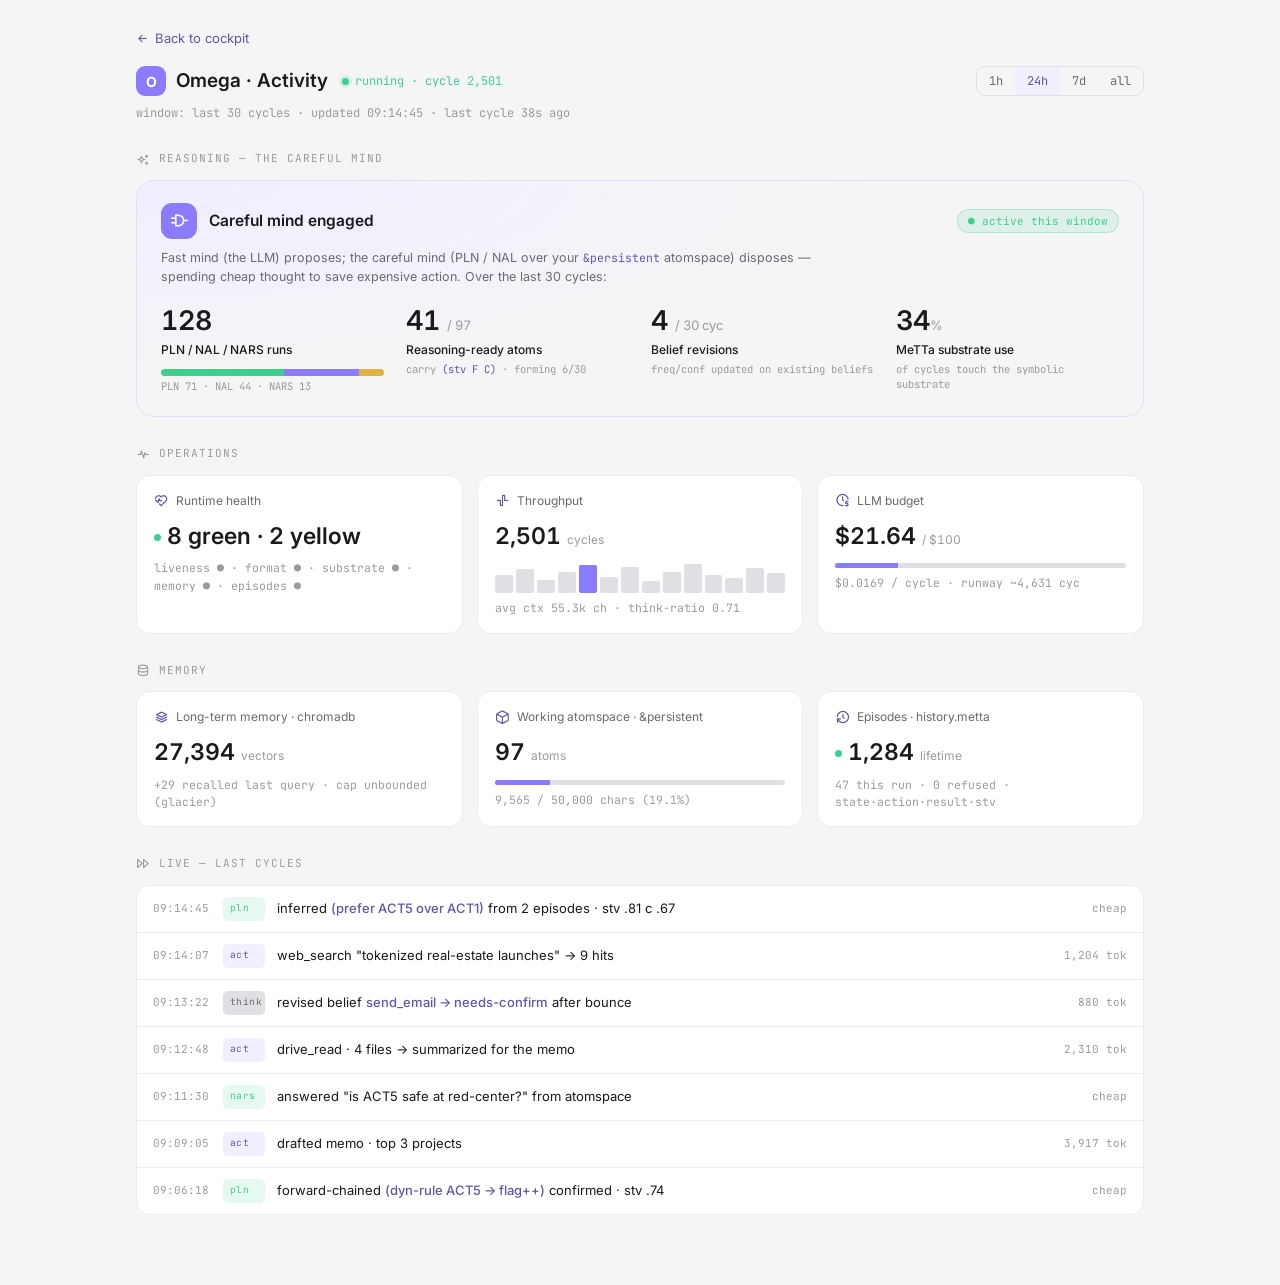
==== commit 676fe4d2: "Enable the clean Activity dashboard: replace the cockpit Activity tab with the v2 design (reasoning " ====
--- a/activity-v2.html
+++ b/activity-v2.html
@@ -1,6 +1,6 @@
 <!doctype html><html lang="en"><head>
 <meta charset="utf-8"><meta name="viewport" content="width=device-width, initial-scale=1">
-<title>ASI:Create — Activity (alt)</title>
+<title>ASI:Create — Activity</title>
 <link rel="icon" href="favicon.png">
 <link rel="preconnect" href="https://fonts.googleapis.com"><link rel="preconnect" href="https://fonts.gstatic.com" crossorigin>
 <link href="https://fonts.googleapis.com/css2?family=Inter:wght@400;500;600&family=Inter+Tight:wght@500;600;700&family=JetBrains+Mono:wght@400;500&display=swap" rel="stylesheet">
@@ -71,7 +71,6 @@
 </head><body>
 <div class="av2">
   <a class="av2-back" href="workbench.html"><i class="ti ti-arrow-left"></i> Back to cockpit</a>
-  <div><span class="av2-altflag"><i class="ti ti-flask"></i> Alternative design — for review</span></div>
 
   <div class="av2-top">
     <div class="av2-agent"><span class="av2-av">O</span> Omega · Activity</div>
--- a/north-star.css
+++ b/north-star.css
@@ -829,3 +829,58 @@
 .flowempty{padding:28px;text-align:center;color:var(--muted);font-size:13px;border:1px dashed var(--line2);border-radius:12px}
 .fnode{cursor:grab}
 .fnode:active{cursor:grabbing}
+
+/* ── Activity v2 (clean dashboard) — used by the Activity tab + activity-v2.html ── */
+.av2-tabhead{display:flex;align-items:center;gap:12px;flex-wrap:wrap;margin-bottom:8px}
+.av2-tabmeta{font-size:12px;color:var(--faint);font-family:var(--mono)}
+.av2-tabhead .ob-openfull{margin-left:auto}
+.av2-seg{display:inline-flex;border:1px solid var(--line2);border-radius:9px;overflow:hidden}
+.av2-seg button{border:0;background:transparent;color:var(--muted);font-size:12px;padding:6px 12px;cursor:pointer;font-family:var(--mono)}
+.av2-seg button.on{background:var(--accent-soft);color:var(--accent-ink)}
+.av2-sec{font-size:11px;font-family:var(--mono);letter-spacing:.09em;text-transform:uppercase;color:var(--faint);margin:24px 0 12px;display:flex;align-items:center;gap:8px}
+.av2-sec .ti{font-size:14px}
+.av2-hero{border:1px solid var(--accent-soft-bd);border-radius:18px;background:radial-gradient(120% 140% at 0% 0%,var(--accent-soft),transparent 60%);padding:22px 24px}
+.av2-hero-top{display:flex;align-items:center;gap:12px}
+.av2-hero-ic{width:36px;height:36px;border-radius:11px;background:var(--accent);color:#fff;display:grid;place-items:center;font-size:19px;flex:none}
+.av2-hero-t{font-weight:600;font-size:15.5px;color:var(--ink)}
+.av2-hero-eng{margin-left:auto;font-size:11px;font-family:var(--mono);color:#3ECF8E;background:rgba(62,207,142,.12);border:1px solid rgba(62,207,142,.3);padding:3px 10px;border-radius:999px}
+.av2-hero-s{font-size:12.5px;color:var(--muted);margin:9px 0 20px;line-height:1.55;max-width:680px}
+.av2-hero-s code{font-family:var(--mono);font-size:11.5px;color:var(--accent-ink)}
+.av2-rgrid{display:grid;grid-template-columns:repeat(4,1fr);gap:22px}
+.av2-stat .v{font-size:27px;font-weight:600;font-family:var(--font);color:var(--ink);font-variant-numeric:tabular-nums;line-height:1}
+.av2-stat .v small{font-size:13px;color:var(--faint);font-weight:400}
+.av2-stat .l{font-size:12px;color:var(--ink);margin-top:7px;font-weight:500}
+.av2-stat .k{font-size:10.5px;color:var(--faint);font-family:var(--mono);margin-top:3px}
+.av2-stat.clickable{cursor:pointer;border-radius:10px;margin:-6px;padding:6px;transition:background .12s}
+.av2-stat.clickable:hover{background:rgba(139,124,255,.07)}
+.av2-bar{display:flex;height:7px;border-radius:4px;overflow:hidden;margin-top:10px;background:var(--line2)}
+.av2-bar i{display:block;height:100%}
+.av2-grid{display:grid;grid-template-columns:repeat(3,1fr);gap:14px}
+.av2-tile{border:1px solid var(--line);border-radius:14px;background:var(--surface);padding:16px 17px}
+.av2-tile.clickable{cursor:pointer;transition:border-color .12s,background .12s}
+.av2-tile.clickable:hover{border-color:var(--accent-soft-bd);background:var(--accent-soft)}
+.av2-tile .h{font-size:12px;color:var(--muted);display:flex;align-items:center;gap:7px;font-family:var(--font)}
+.av2-tile .h .ti{color:var(--accent-ink);font-size:15px}
+.av2-tile .big{font-size:23px;font-weight:600;color:var(--ink);margin-top:9px;font-variant-numeric:tabular-nums}
+.av2-tile .big small{font-size:12px;color:var(--faint);font-weight:400}
+.av2-tile .sub{font-size:11.5px;color:var(--faint);margin-top:6px;font-family:var(--mono)}
+.av2-dot{width:7px;height:7px;border-radius:50%;display:inline-block;vertical-align:middle}
+.av2-dot.g{background:#3ECF8E}.av2-dot.y{background:#E0B341}.av2-dot.r{background:#FF6B6B}
+.av2-meter{height:5px;border-radius:3px;background:var(--line2);margin-top:10px;overflow:hidden}
+.av2-meter i{display:block;height:100%;background:var(--accent)}
+.av2-spark{display:flex;align-items:flex-end;gap:3px;height:30px;margin-top:10px}
+.av2-spark span{flex:1;background:var(--line2);border-radius:2px;min-height:2px}
+.av2-spark span.hl{background:var(--accent)}
+.av2-feed{border:1px solid var(--line);border-radius:14px;background:var(--surface);overflow:hidden}
+.av2-frow{display:flex;align-items:center;gap:12px;padding:11px 16px;border-top:1px solid var(--line);font-size:13px;cursor:pointer;transition:background .12s}
+.av2-frow:first-child{border-top:0}
+.av2-frow:hover{background:var(--accent-soft)}
+.av2-frow .t{font-family:var(--mono);font-size:11px;color:var(--faint);width:58px;flex:none}
+.av2-frow .tag{font-family:var(--mono);font-size:9.5px;letter-spacing:.04em;padding:2px 7px;border-radius:5px;flex:none;width:42px;text-align:center}
+.av2-frow .tag.act{background:var(--accent-soft);color:var(--accent-ink)}
+.av2-frow .tag.think{background:var(--line2);color:var(--muted)}
+.av2-frow .tag.pln{background:rgba(62,207,142,.13);color:#3ECF8E}
+.av2-frow .txt{flex:1;color:var(--ink);min-width:0;overflow:hidden;text-overflow:ellipsis;white-space:nowrap}
+.av2-frow .txt b{color:var(--accent-ink);font-weight:500}
+.av2-frow .tok{font-family:var(--mono);font-size:11px;color:var(--faint);flex:none}
+@media(max-width:860px){.av2-rgrid{grid-template-columns:repeat(2,1fr);gap:18px}.av2-grid{grid-template-columns:1fr}}
